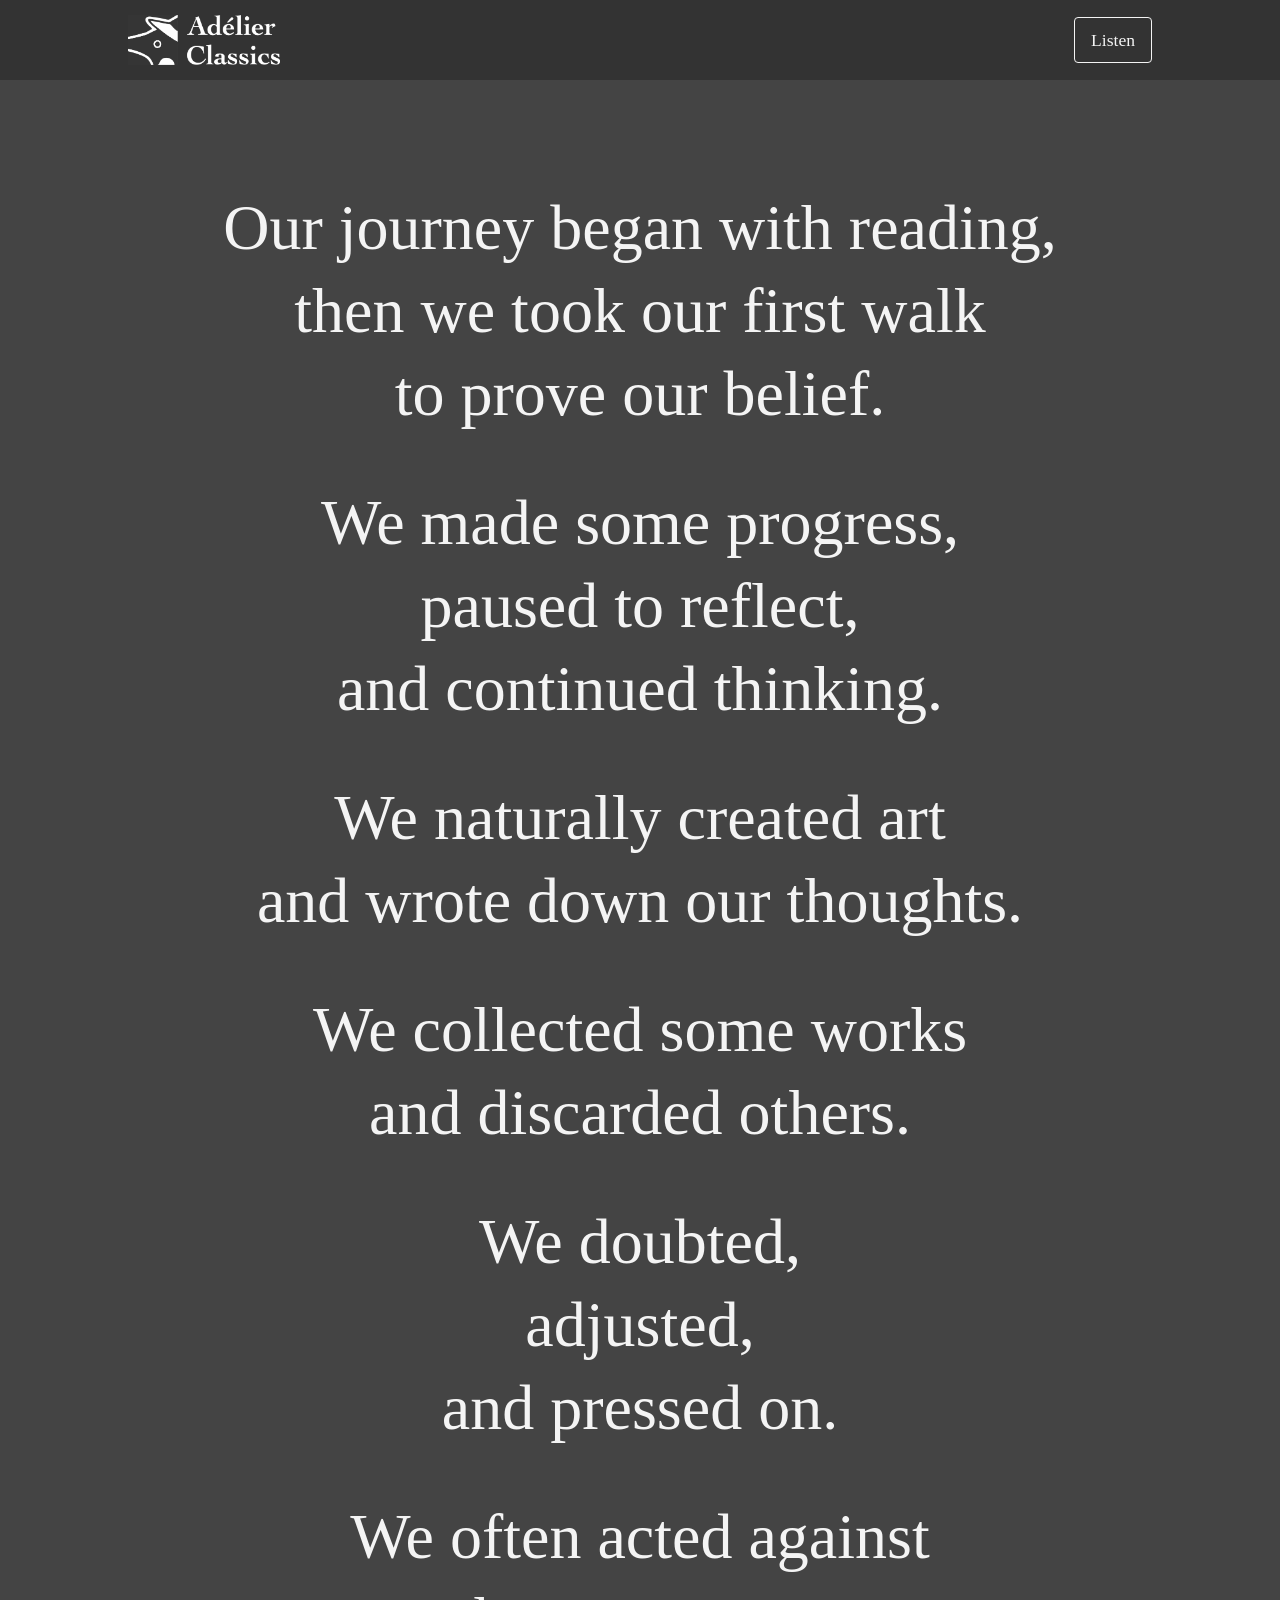
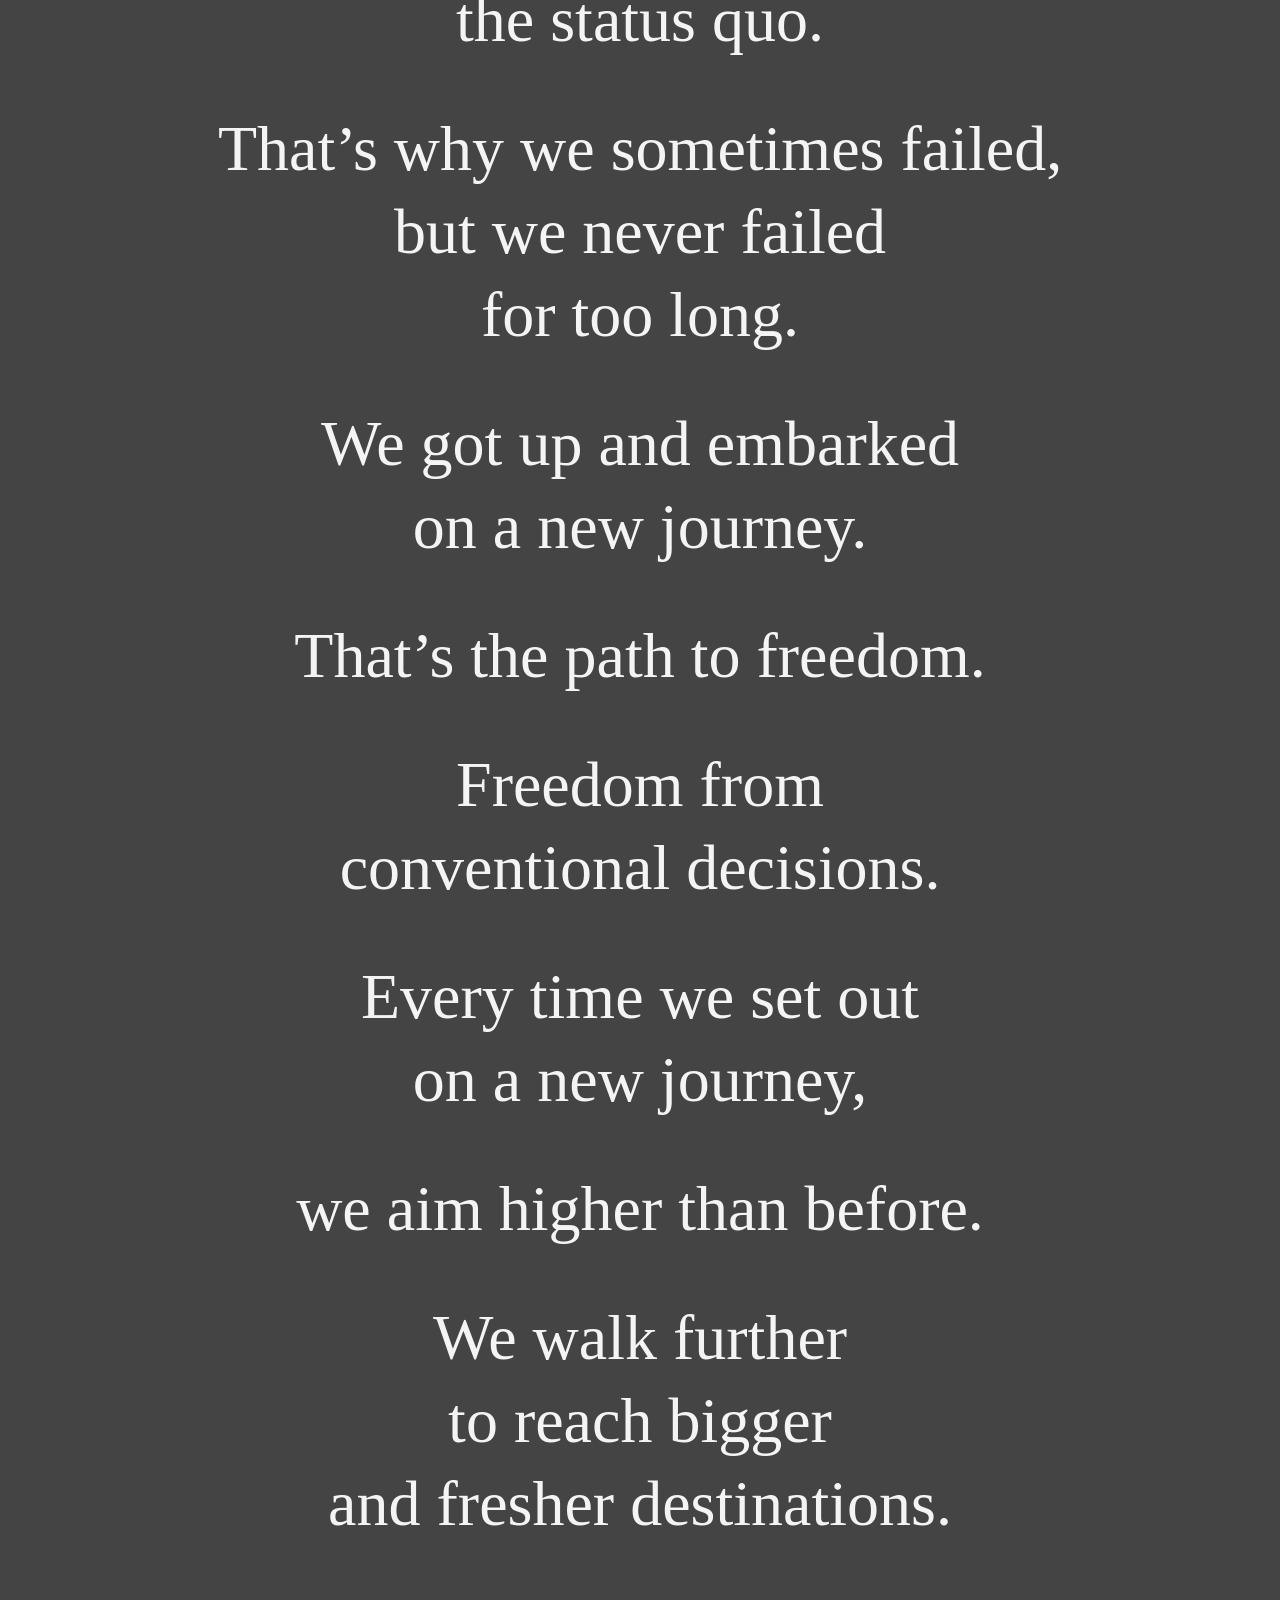
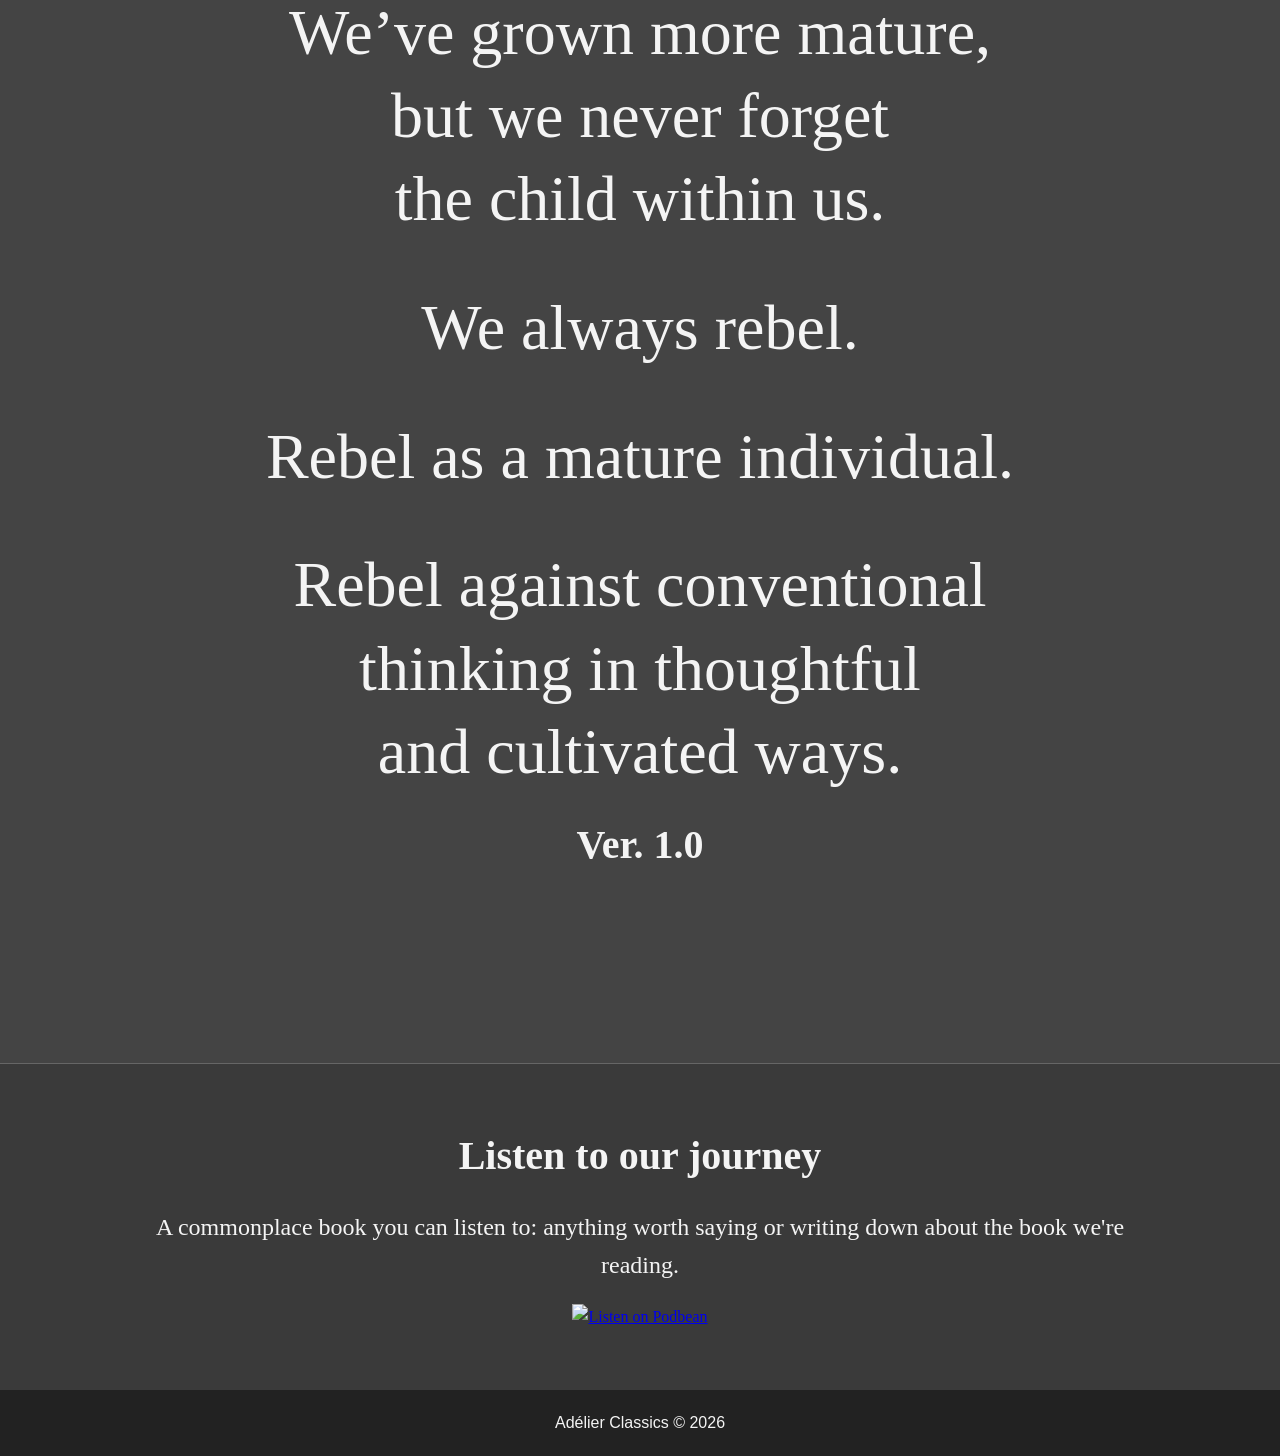
==== index.html @ 2c717639 "improve UX" ====
<!DOCTYPE html>
<html lang="en">
<head>
    <meta charset="UTF-8">
    <meta name="viewport" content="width=device-width, initial-scale=1.0">
    <title>Adélier Classics</title>
    <link rel="icon" href="assets/favicon/favicon.ico" type="image/x-icon">
    <link rel="stylesheet" href="styles.css">
</head>
<body>
    <header>
        <nav>
            <div class="container container_header">
                <div class="logo">
                    <a class="navlogo" href="#home"><img src="assets/logo/g15.png" alt="Adélier Classics logo"></a>
                </div>
                <a class="nav-listen" href="#podcast">Listen</a>
            </div>
        </nav>
        <div class="hero">
            <div class="container">
                <br>
                <p>Our journey began with reading, <br>then we took our first walk<br> to prove our belief.</p>
                <br>
                <p>We made some progress, <br>paused to reflect, <br>and continued thinking.</p>
                <br>
                <p>We naturally created art <br>and wrote down our thoughts.</p>
                <br>
                <p>We collected some works <br>and discarded others.</p>
                <br>
                <p>We doubted, <br>adjusted, <br>and pressed on.</p>
                <br>
                <p>We often acted against<br> the status quo.</p>
                <br>
                <p>That’s why we sometimes failed,<br> but we never failed <br>for too long.</p>
                <br>
                <p>We got up and embarked<br> on a new journey.</p>
                <br>
                <p>That’s the path to freedom.</p>
                <br>
                <p>Freedom from <br>conventional decisions.</p>
                <br>
                <p>Every time we set out <br>on a new journey,</p>
                <br>
                <p>we aim higher than before.</p>
                <br>
                <p>We walk further <br>to reach bigger <br>and fresher destinations.</p>
                <br>
                <p>We’ve grown more mature, <br>but we never forget <br>the child within us.</p>
                <br>
                <p>We always rebel.</p>
                <br>
                <p>Rebel as a mature individual.</p>
                <br>
                <p>Rebel against conventional <br>thinking in thoughtful <br>and cultivated ways.</p>
                <h1>Ver. 1.0</h1>
                <br>
            </div>
        </div>
    </header>
    <section class="podcast" id="podcast">
        <div class="container">
            <h2>Listen to our journey</h2>
            <p>A commonplace book you can listen to: anything worth saying or writing down about the book we're reading.</p>
            <a href="https://www.podbean.com/pw/pbblog-6ii4c-15dd840" target="_blank" rel="noopener noreferrer">
                <img src="https://pbcdn1.podbean.com/fs1/site/images/badges/b600_1.png" alt="Listen on Podbean" width="200" height="75">
            </a>
        </div>
    </section>
    <footer>
        <div class="container">
            <p>Adélier Classics &copy; 2026</p>
        </div>
    </footer>
</body>
</html>
---- styles.css ----
/* Reset some default styles */
body, h1, h2, h3, p, a {
    margin: 0;
    padding: 0;
}

html {
    scroll-behavior: smooth;
}

body {
    font-family: Arial, sans-serif;
    line-height: 1.6;
    color: #f4f4f4;
    background-color: #444;
}

header {
    background: #444;
    color: #f4f4f4;
    padding-bottom: 60px;
}

nav {
    background: #333;
    padding: 15px 0;
}

.navlogo {
    list-style: unset;
    display: flex;
}

.nav-links {
    list-style: none;
    display: flex;
    justify-content: center;
}

.nav-links li {
    margin: 0 15px;
}

.nav-links a {
    color: #f4f4f4;
    text-decoration: none;
    font-size: 1rem;
}

.nav-links a:hover {
    text-decoration: underline;
}

.logo img {
    height: 50px;
    display: flex;
}

.hero {
    text-align: center;
    padding: 80px 20px;
    background: #444;
    font-family: serif;
}

.hero h1 {
    margin-bottom: 20px;
    font-size: clamp(1.5rem, 4vw, 2.5rem);
}

.hero p {
    margin-bottom: 20px;
    font-size: clamp(1.8rem, 5vw, 4.2rem);
    line-height: 1.3;
}

/* .cta-button {
    display: inline-block;
    padding: 15px 30px;
    font-size: 1rem;
    color: #fff;
    background: #555;
    text-decoration: none;
    border-radius: 5px;
}

.cta-button:hover {
    background: #666;
} */

section {
    padding: 60px 20px;
    text-align: center;
}

section h2 {
    margin-bottom: 20px;
    font-size: 2rem;
}

.podcast {
    background: #3a3a3a;
    border-top: 1px solid #666;
    font-family: serif;
}

.podcast h2 {
    font-size: clamp(1.5rem, 4vw, 2.5rem);
}

.podcast p {
    margin-bottom: 20px;
    font-size: clamp(1.1rem, 2.5vw, 1.5rem);
}

.podcast img {
    border: none;
    max-width: 100%;
    height: auto;
}

.feature {
    margin-bottom: 30px;
}

footer {
    background: #222;
    color: #f4f4f4;
    padding: 20px;
    text-align: center;
}

.container {
    width: 80%;
    margin: 0 auto;
}

.container_header {
    display: flex;
    align-items: center;
    justify-content: space-between;
}

.nav-listen {
    color: #f4f4f4;
    text-decoration: none;
    font-family: serif;
    font-size: 1.1rem;
    padding: 8px 16px;
    border: 1px solid #f4f4f4;
    border-radius: 4px;
}

.nav-listen:hover,
.nav-listen:focus-visible {
    background: #f4f4f4;
    color: #333;
}

@media only screen and (max-width: 600px) {
    .hero {
        padding: 40px 10px;
    }
    .container {
        width: 92%;
    }
}
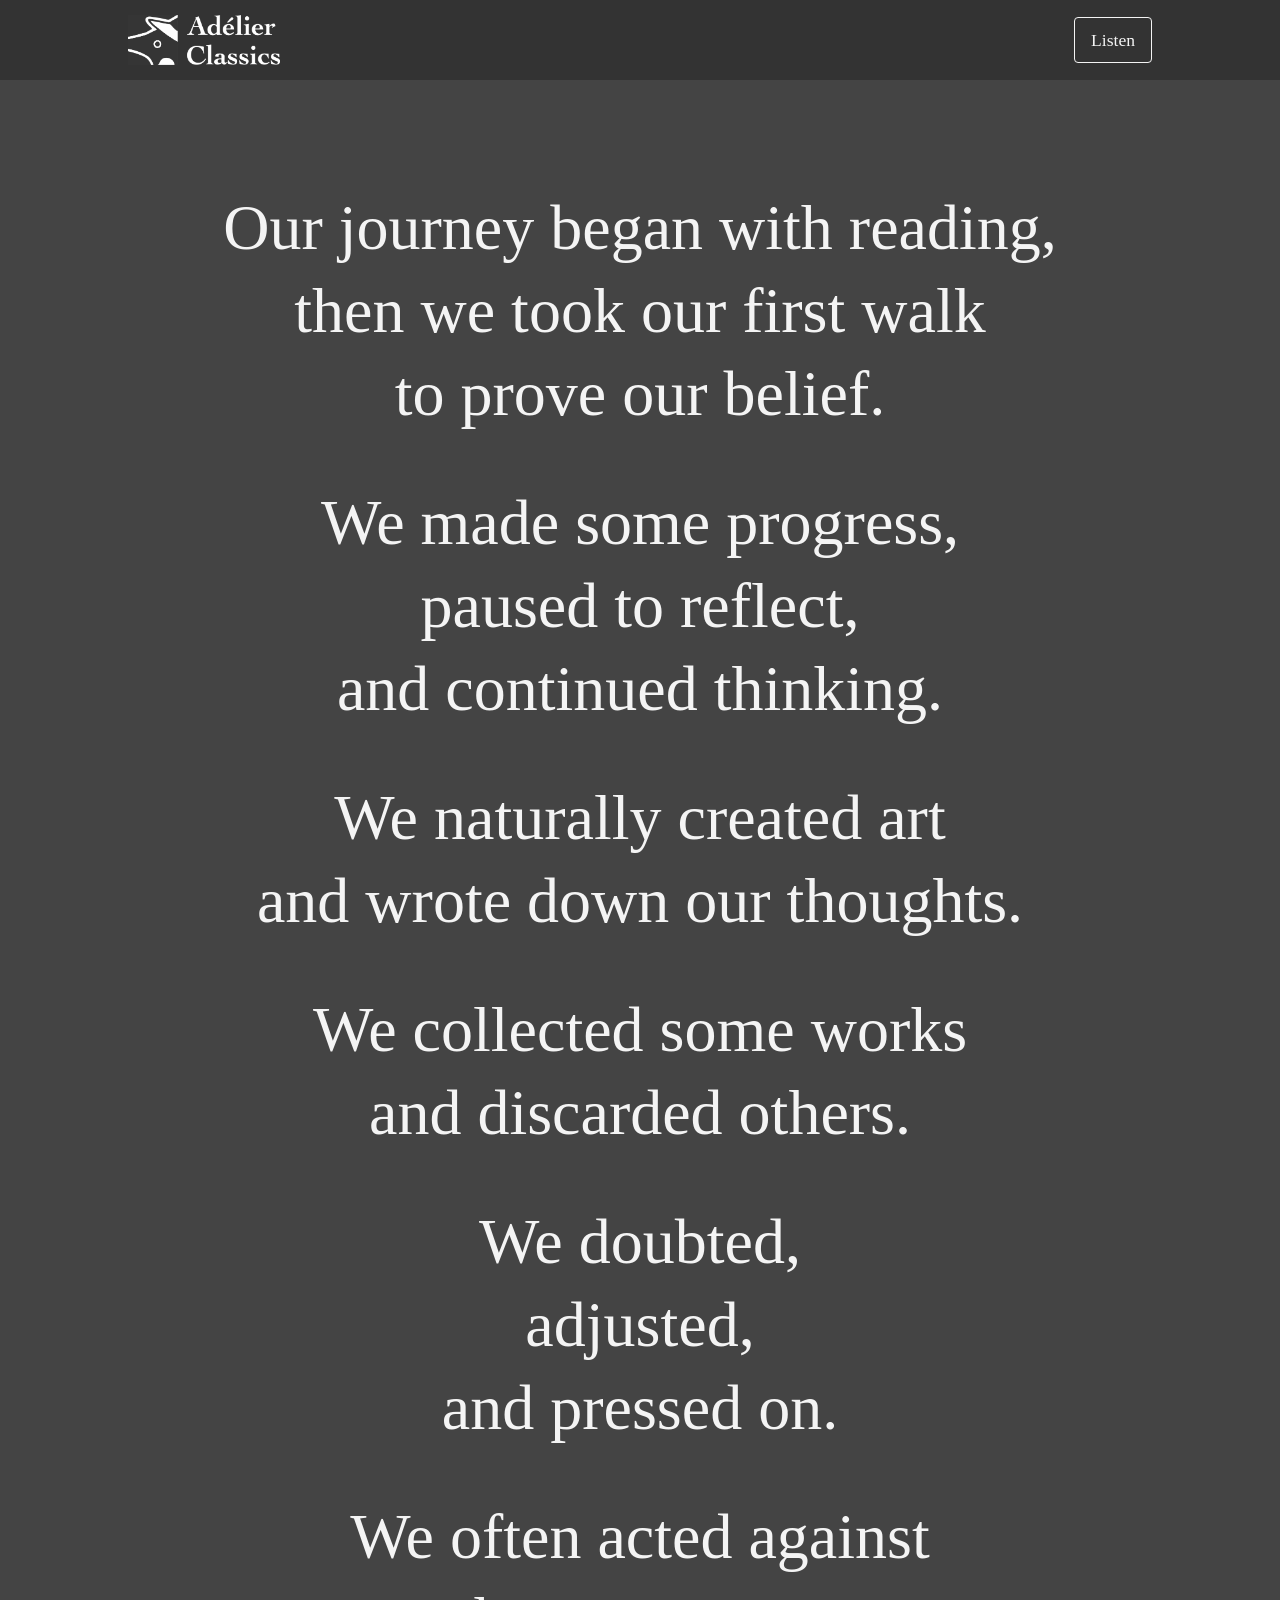
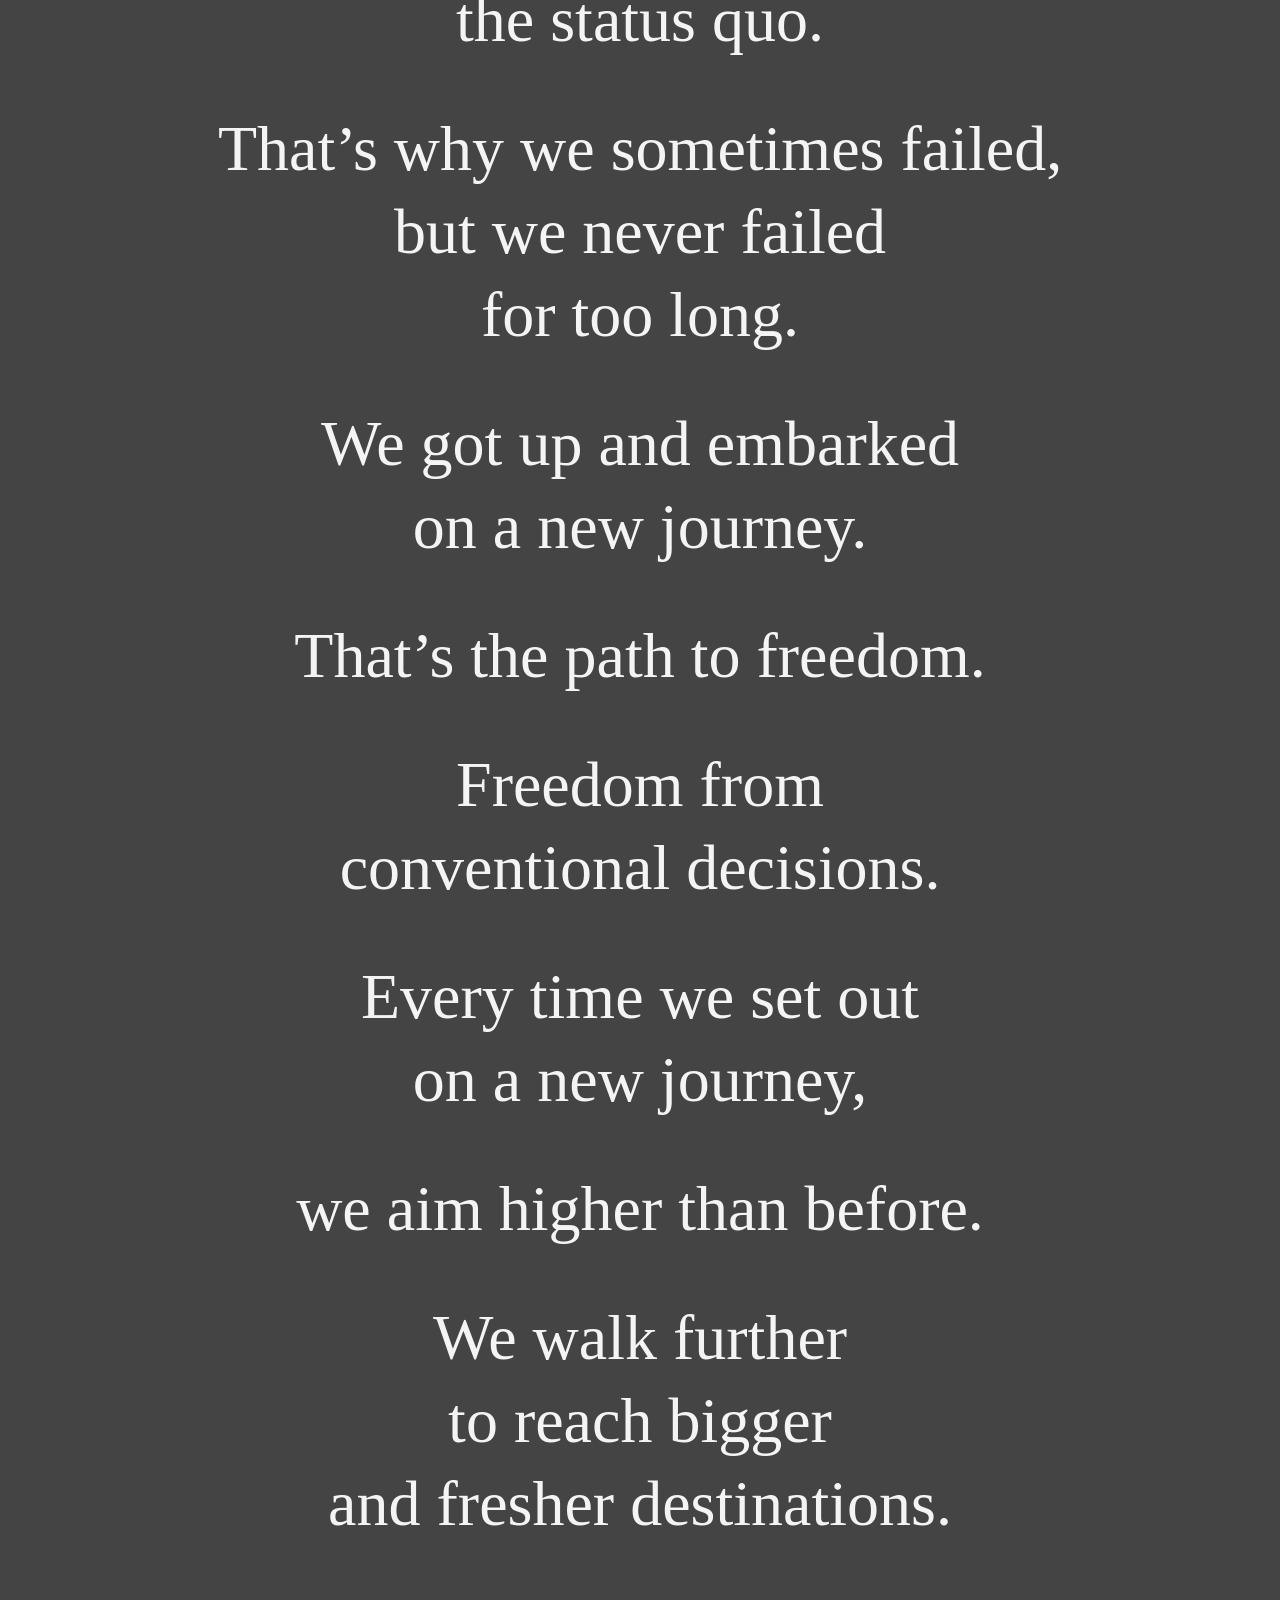
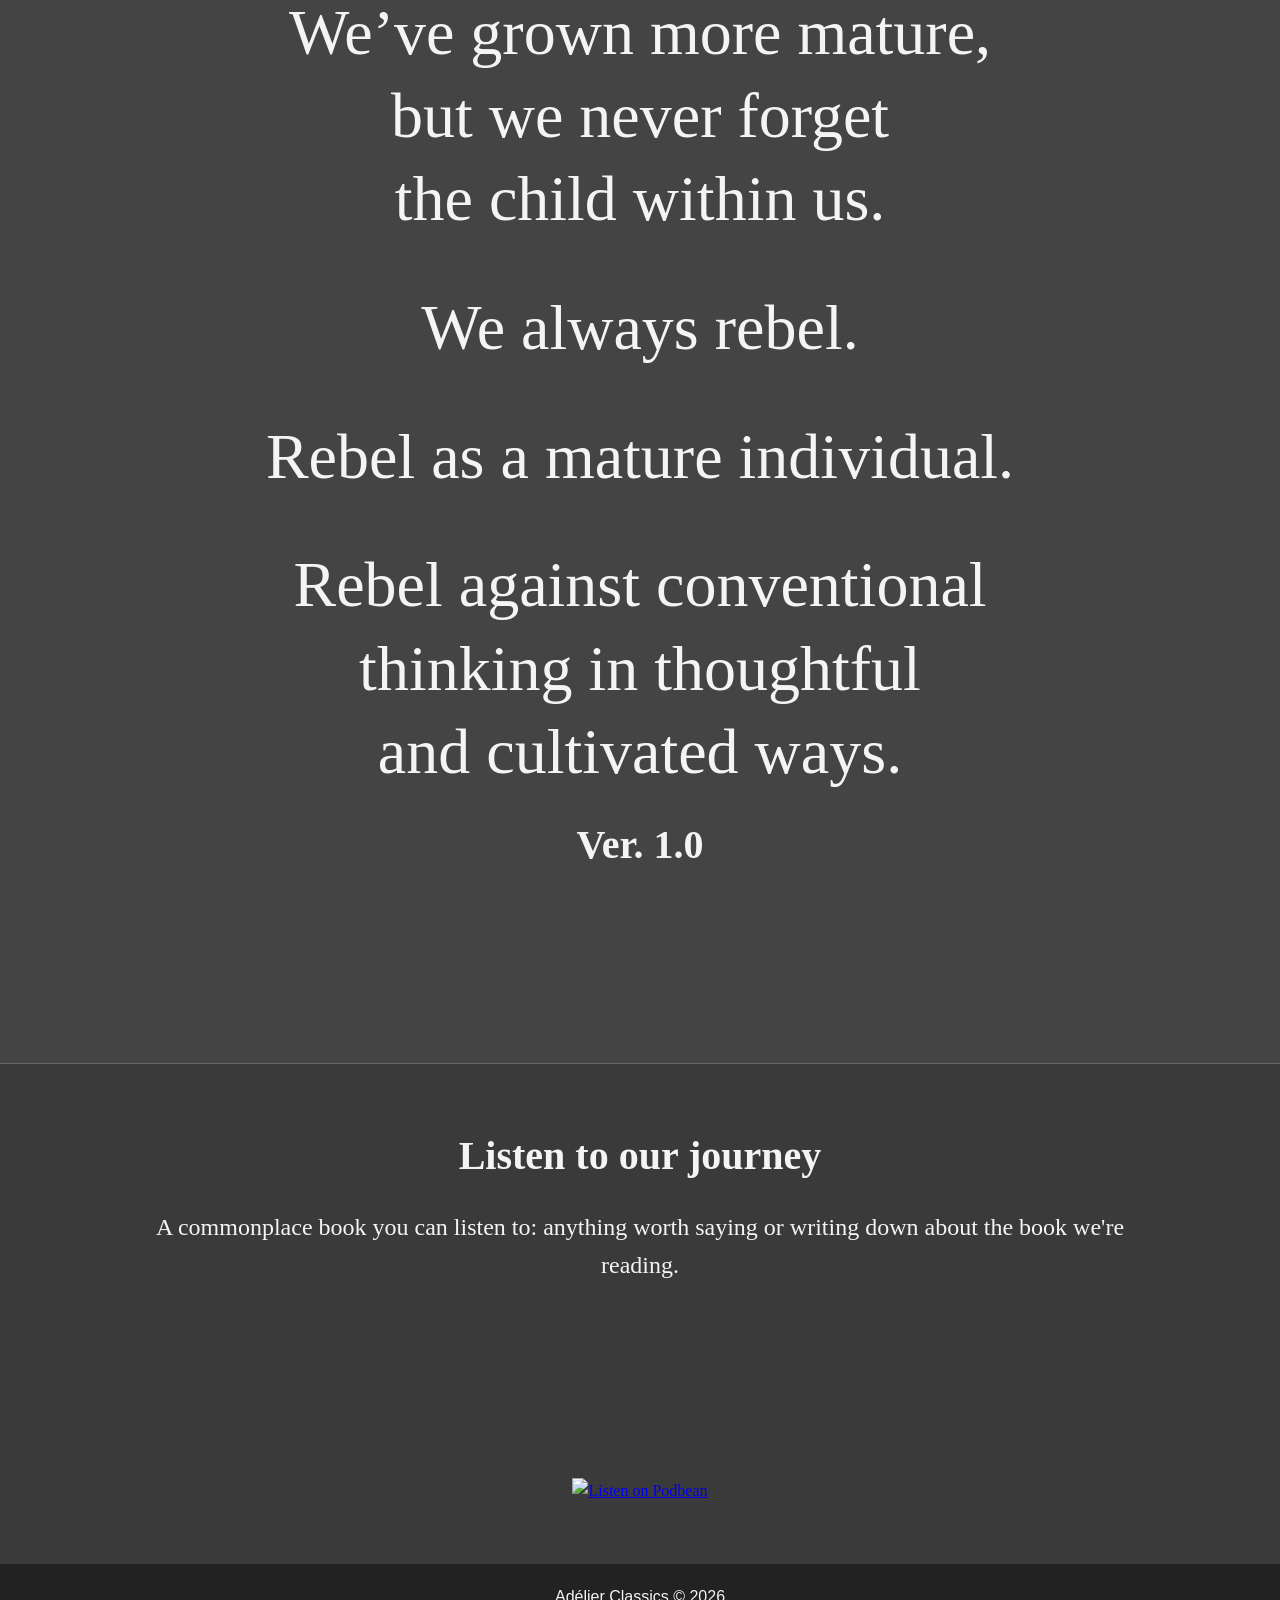
==== commit a26d2fa1: "Added embed player for the podcast" ====
--- a/index.html
+++ b/index.html
@@ -62,6 +62,7 @@
         <div class="container">
             <h2>Listen to our journey</h2>
             <p>A commonplace book you can listen to: anything worth saying or writing down about the book we're reading.</p>
+            <iframe class="podcast-player" title="#00 Introduction" allowtransparency="true" height="150" width="100%" scrolling="no" data-name="pb-iframe-player" src="https://www.podbean.com/player-v2/?i=qw3nu-1b97207-pb&amp;from=pb6admin&amp;share=1&amp;download=1&amp;rtl=0&amp;fonts=Arial&amp;skin=1b1b1b&amp;font-color=auto&amp;logo_link=episode_page&amp;btn-skin=3267a3" loading="lazy"></iframe>
             <a href="https://www.podbean.com/pw/pbblog-6ii4c-15dd840" target="_blank" rel="noopener noreferrer">
                 <img src="https://pbcdn1.podbean.com/fs1/site/images/badges/b600_1.png" alt="Listen on Podbean" width="200" height="75">
             </a>
--- a/styles.css
+++ b/styles.css
@@ -113,6 +113,16 @@
     font-size: clamp(1.1rem, 2.5vw, 1.5rem);
 }
 
+.podcast-player {
+    display: block;
+    width: 100%;
+    max-width: 600px;
+    min-width: min(100%, 430px);
+    height: 150px;
+    margin: 0 auto 24px;
+    border: none;
+}
+
 .podcast img {
     border: none;
     max-width: 100%;
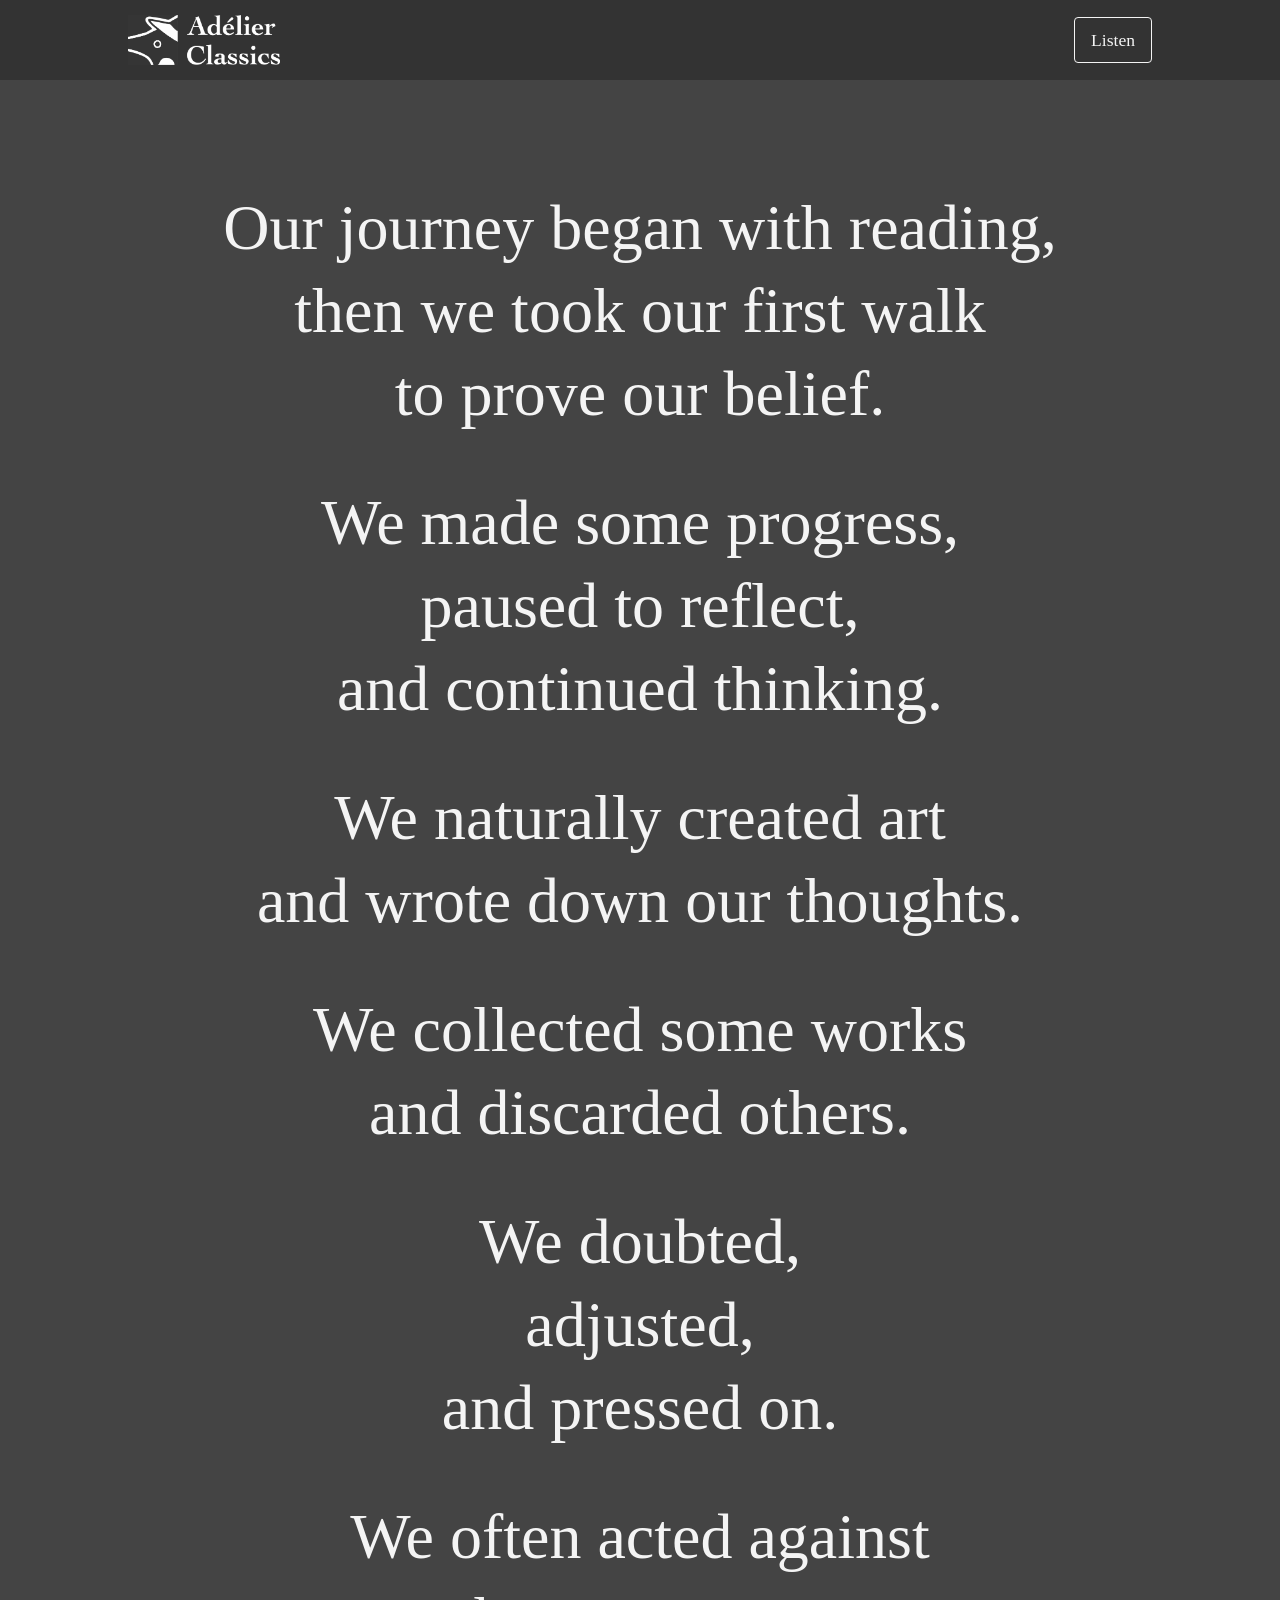
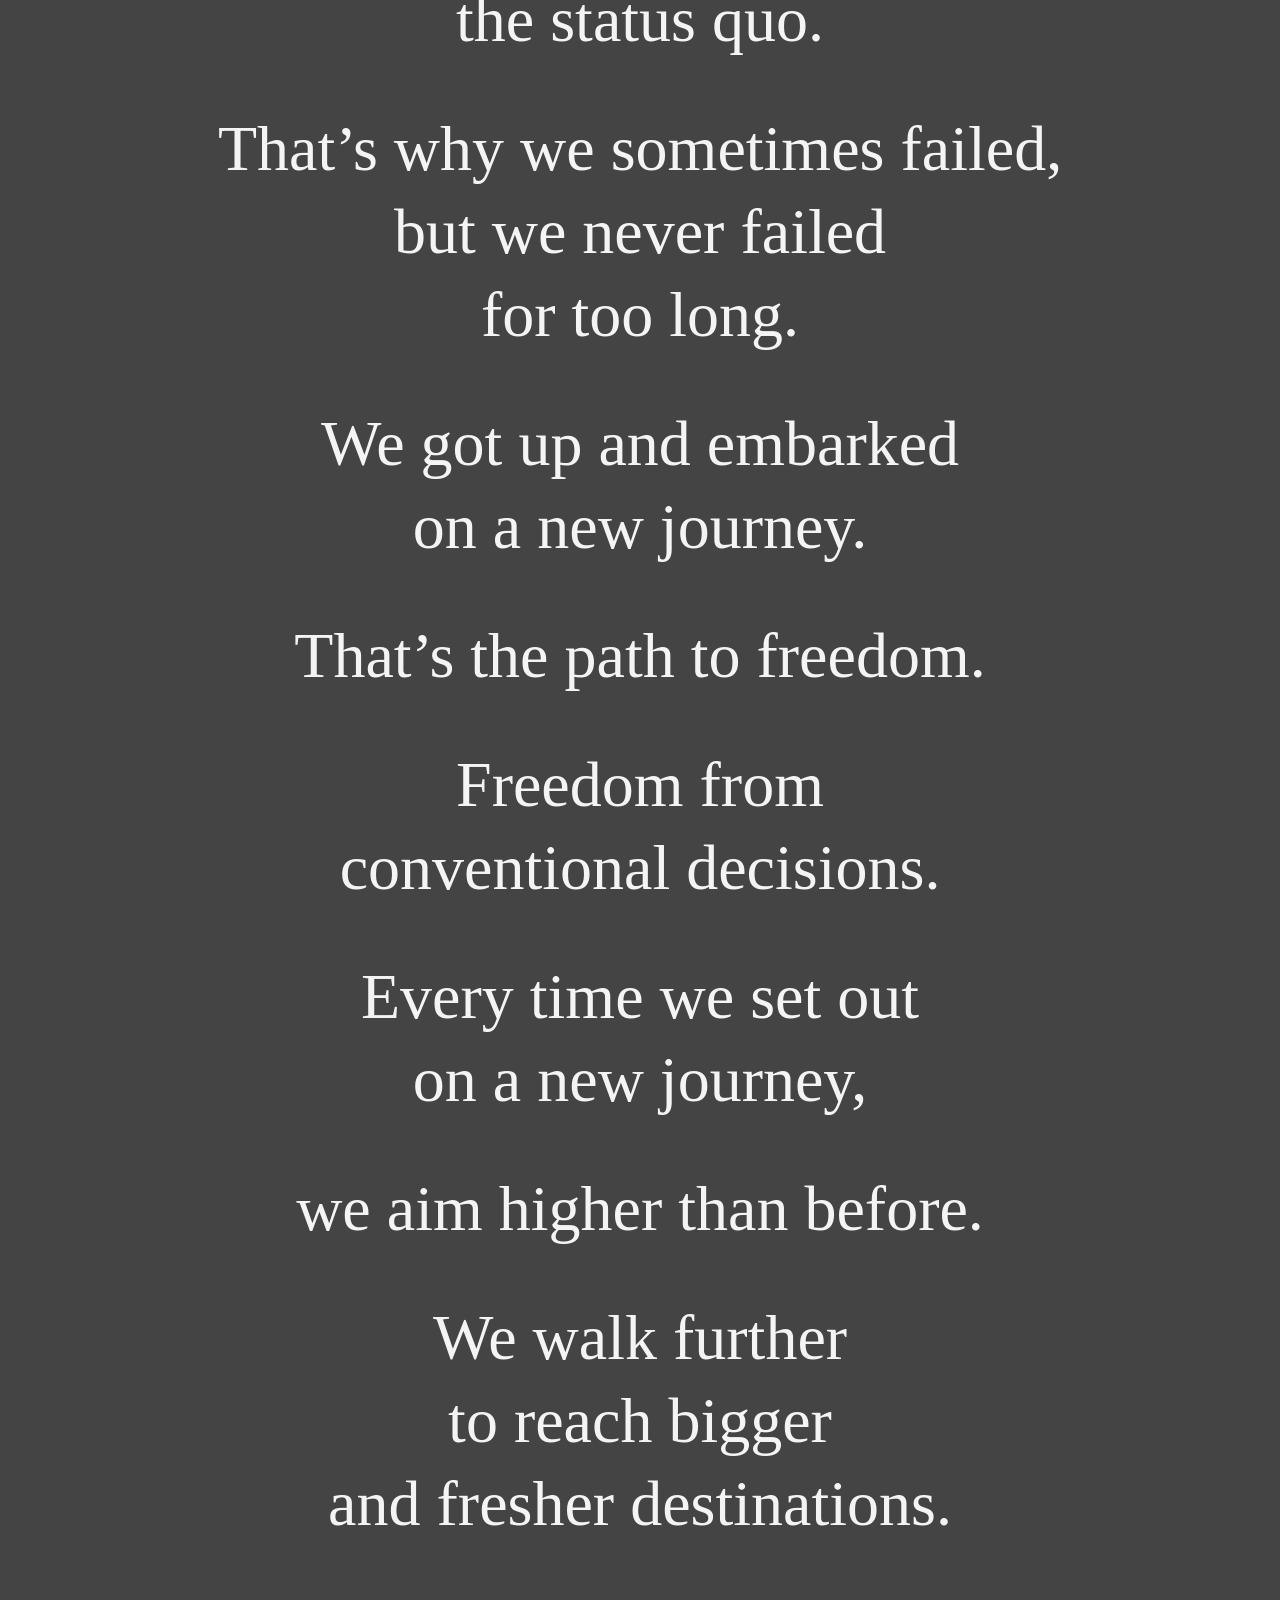
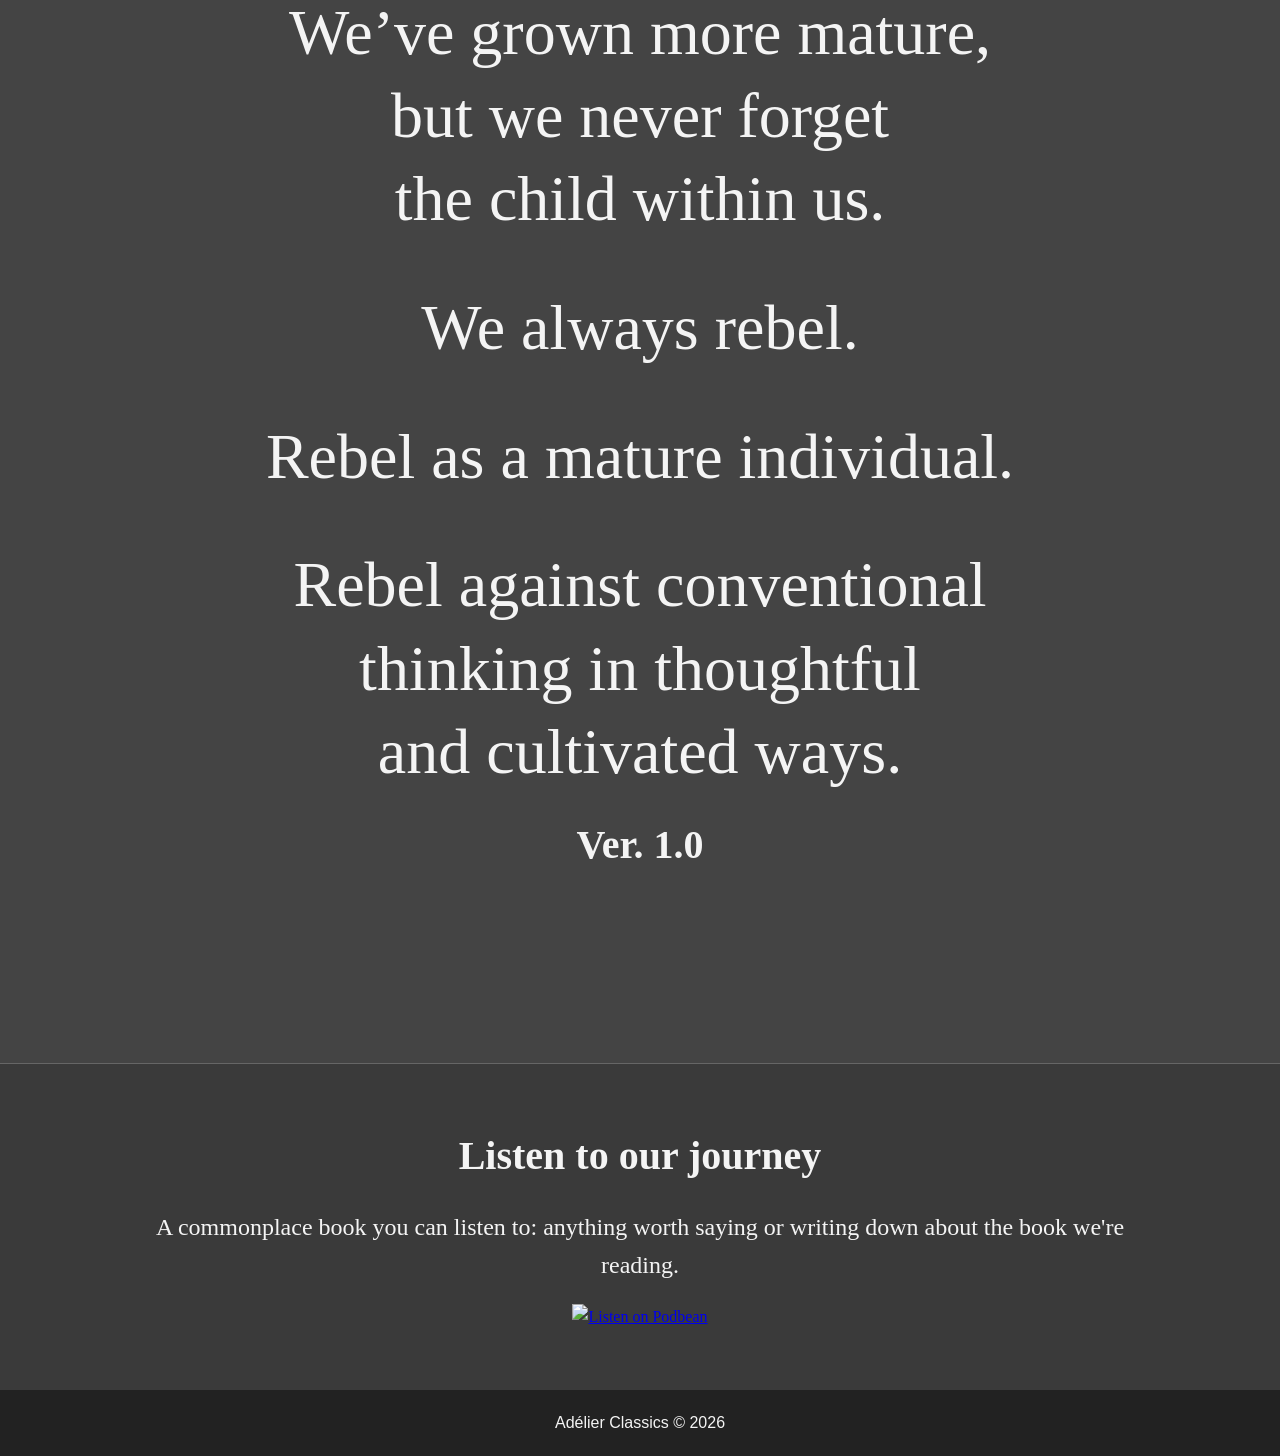
==== commit c4941095: "Removed the embed player" ====
--- a/index.html
+++ b/index.html
@@ -62,7 +62,6 @@
         <div class="container">
             <h2>Listen to our journey</h2>
             <p>A commonplace book you can listen to: anything worth saying or writing down about the book we're reading.</p>
-            <iframe class="podcast-player" title="#00 Introduction" allowtransparency="true" height="150" width="100%" scrolling="no" data-name="pb-iframe-player" src="https://www.podbean.com/player-v2/?i=qw3nu-1b97207-pb&amp;from=pb6admin&amp;share=1&amp;download=1&amp;rtl=0&amp;fonts=Arial&amp;skin=1b1b1b&amp;font-color=auto&amp;logo_link=episode_page&amp;btn-skin=3267a3" loading="lazy"></iframe>
             <a href="https://www.podbean.com/pw/pbblog-6ii4c-15dd840" target="_blank" rel="noopener noreferrer">
                 <img src="https://pbcdn1.podbean.com/fs1/site/images/badges/b600_1.png" alt="Listen on Podbean" width="200" height="75">
             </a>
--- a/styles.css
+++ b/styles.css
@@ -113,16 +113,6 @@
     font-size: clamp(1.1rem, 2.5vw, 1.5rem);
 }
 
-.podcast-player {
-    display: block;
-    width: 100%;
-    max-width: 600px;
-    min-width: min(100%, 430px);
-    height: 150px;
-    margin: 0 auto 24px;
-    border: none;
-}
-
 .podcast img {
     border: none;
     max-width: 100%;
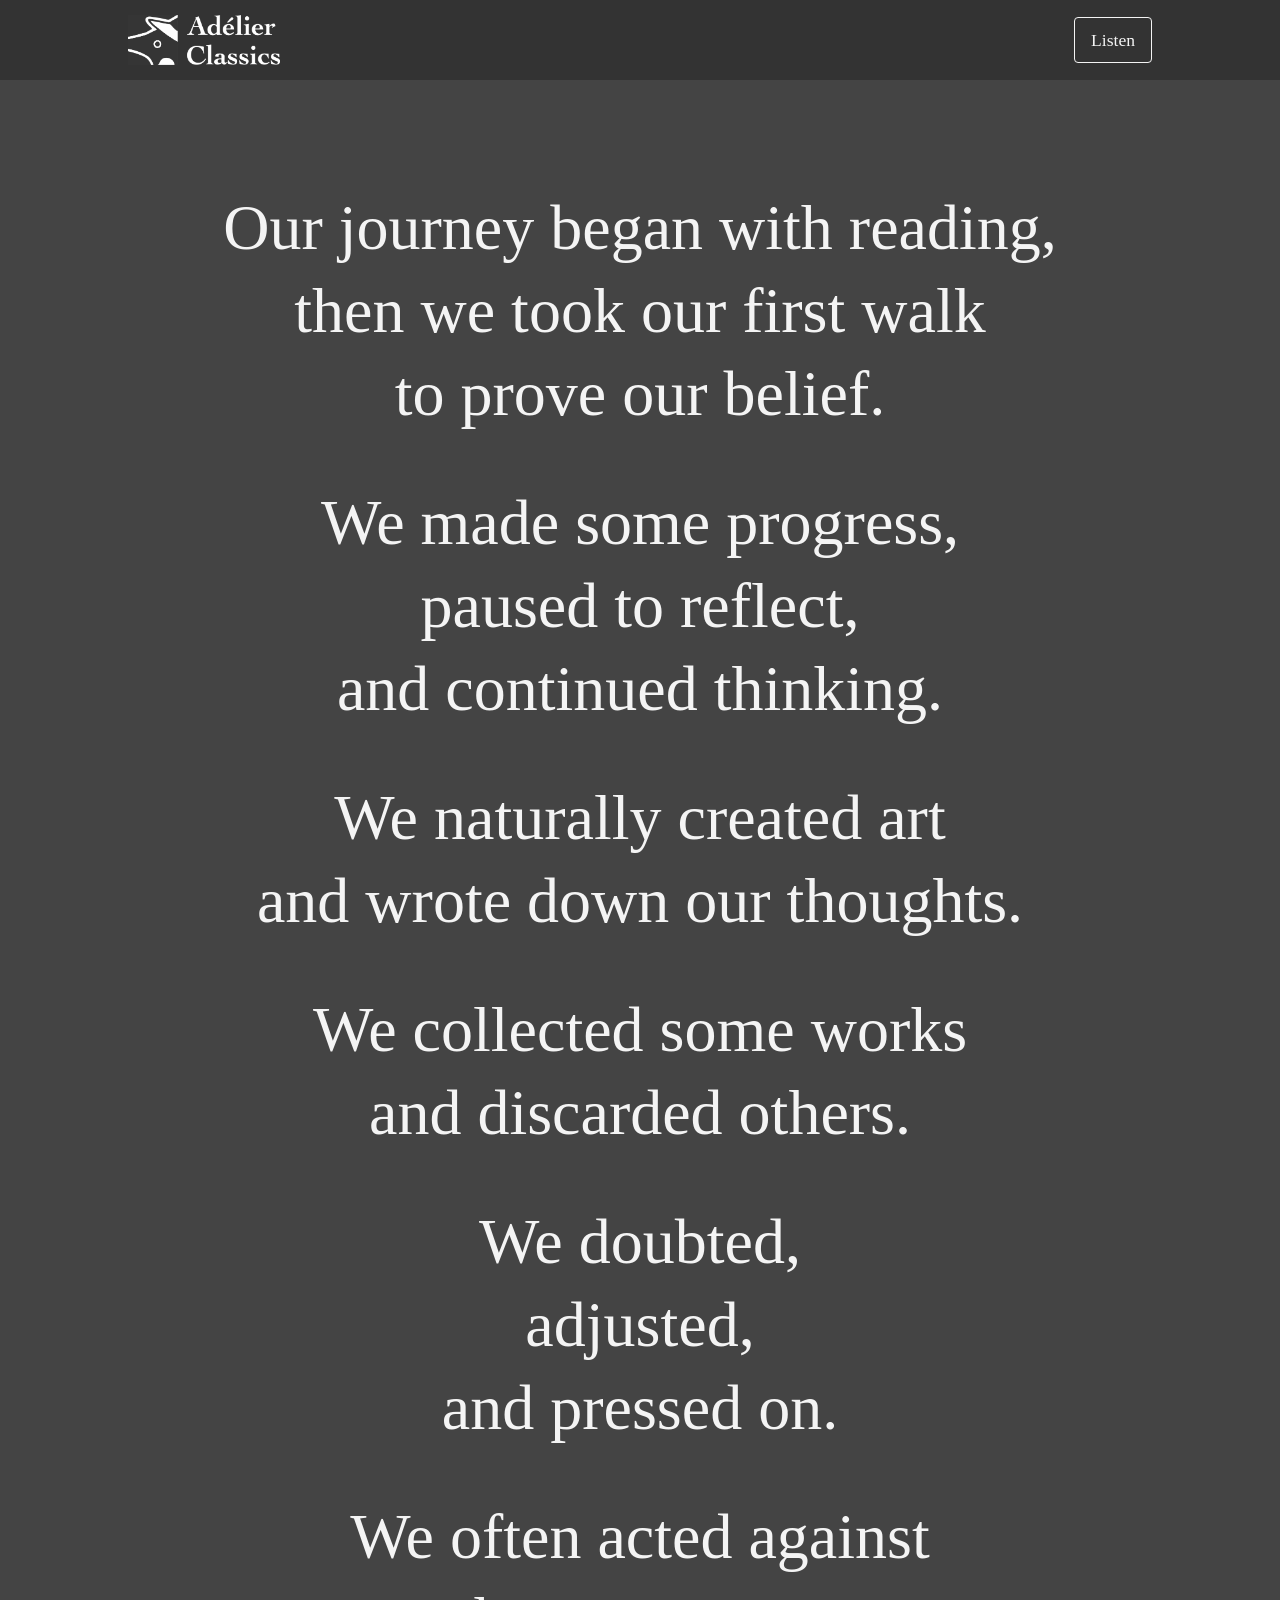
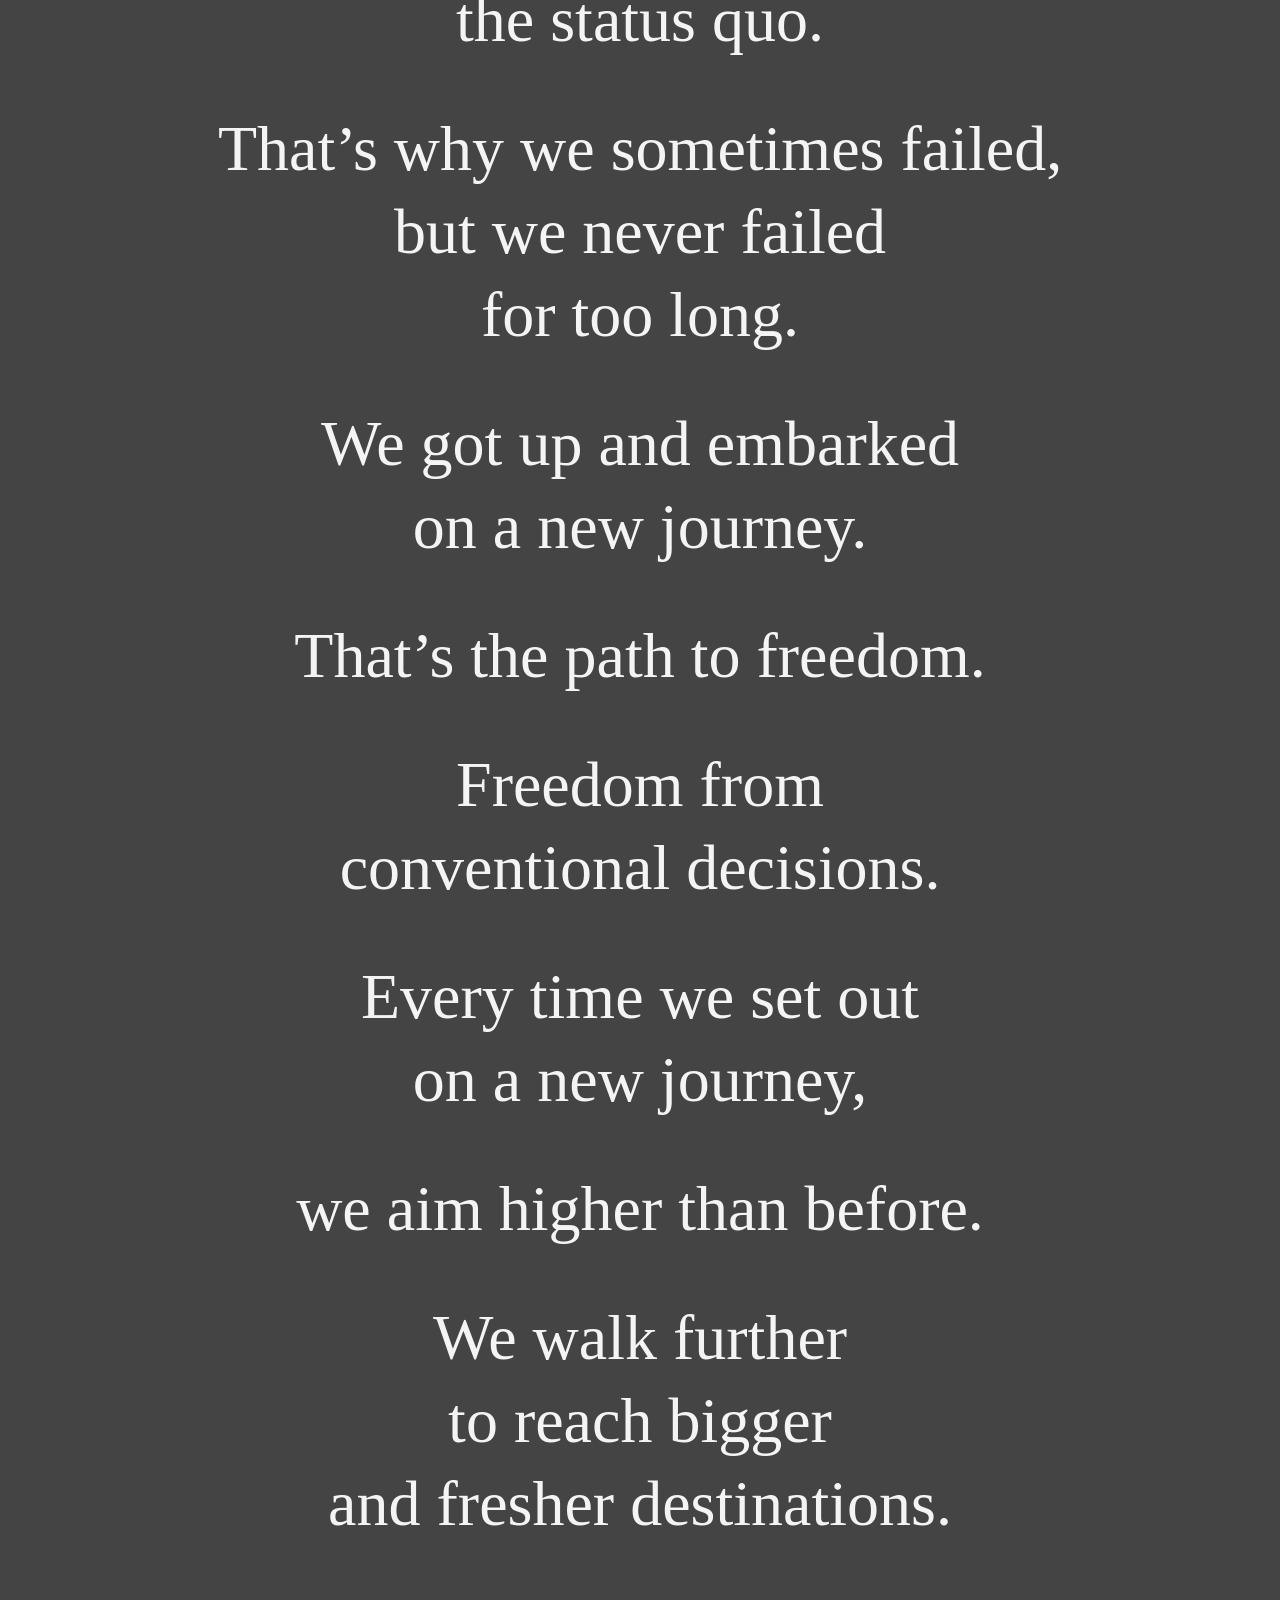
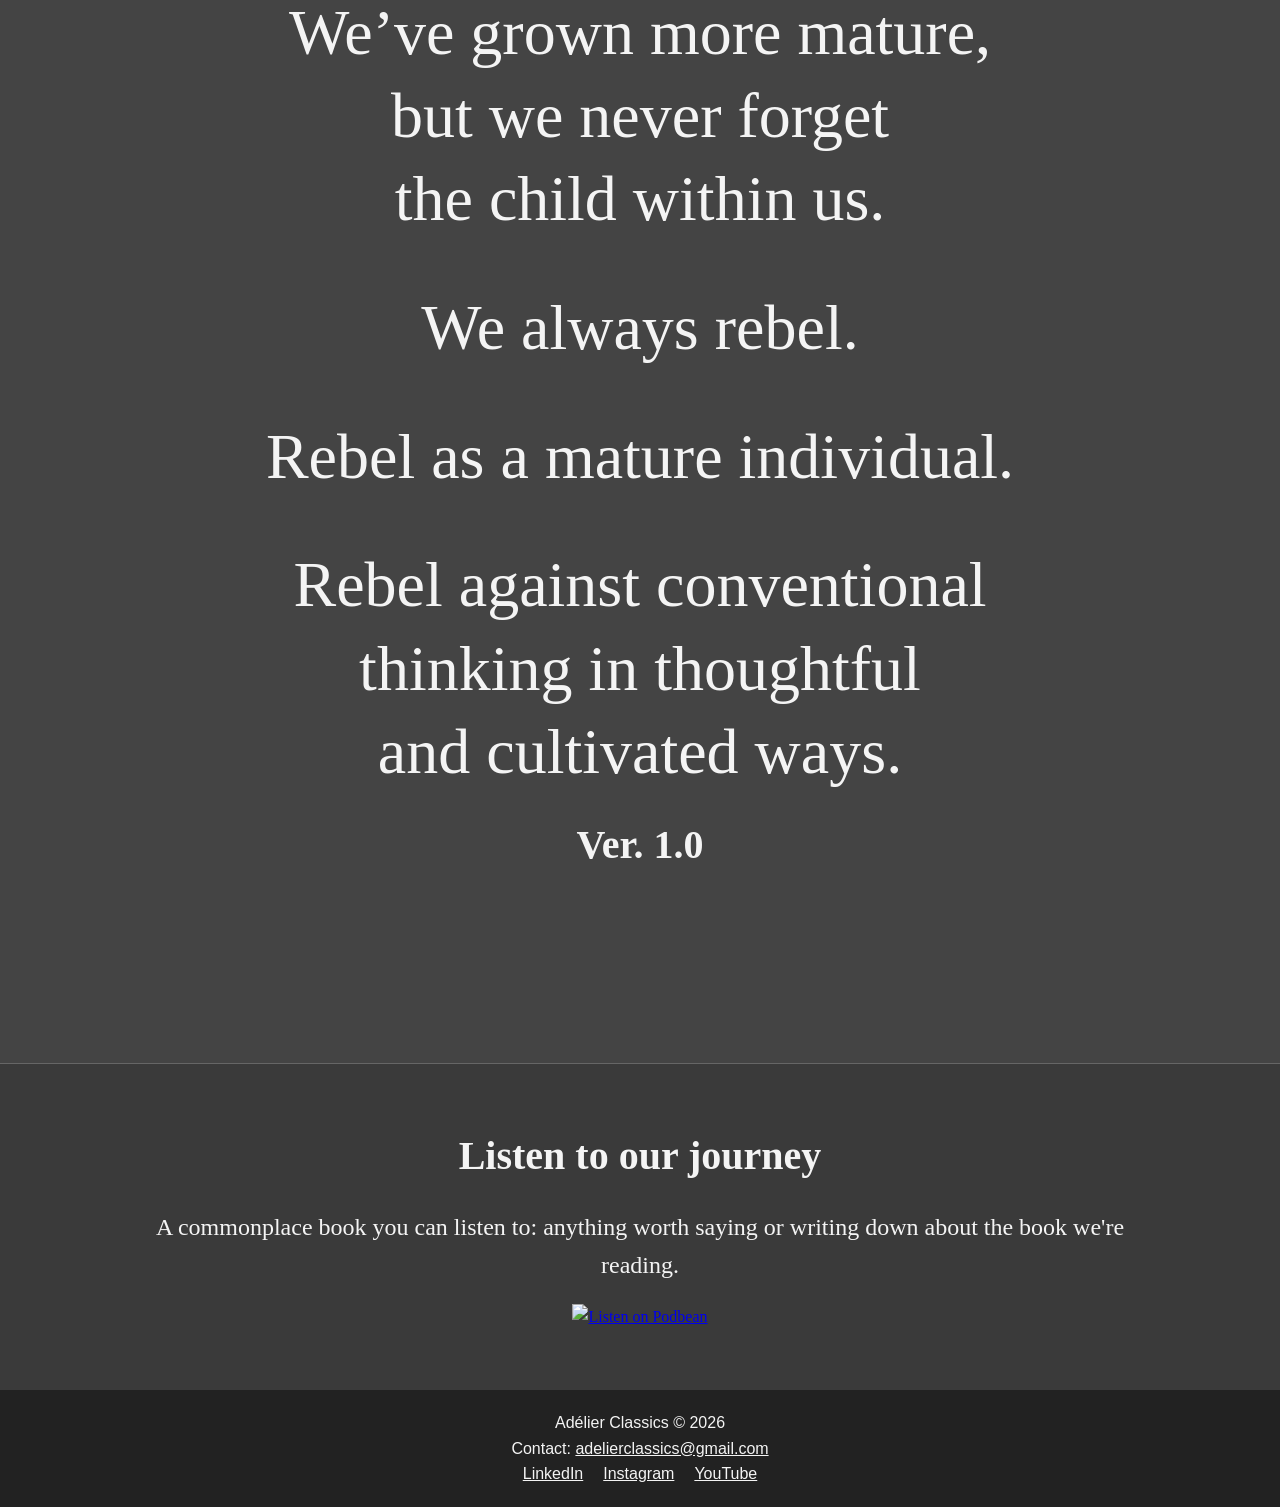
==== commit 2425eb32: "Added socials and email at footer" ====
--- a/index.html
+++ b/index.html
@@ -70,6 +70,12 @@
     <footer>
         <div class="container">
             <p>Adélier Classics &copy; 2026</p>
+            <p>Contact: <a href="mailto:adelierclassics@gmail.com">adelierclassics@gmail.com</a></p>
+            <div class="footer-links">
+                <a href="https://www.linkedin.com/company/adelierclassics/" target="_blank" rel="noopener noreferrer">LinkedIn</a>
+                <a href="https://www.instagram.com/adelierclassics/" target="_blank" rel="noopener noreferrer">Instagram</a>
+                <a href="https://youtube.com/@adelierclassics" target="_blank" rel="noopener noreferrer">YouTube</a>
+            </div>
         </div>
     </footer>
 </body>
--- a/styles.css
+++ b/styles.css
@@ -130,6 +130,16 @@
     text-align: center;
 }
 
+footer a {
+    color: #f4f4f4;
+}
+
+.footer-links {
+    display: flex;
+    justify-content: center;
+    gap: 20px;
+}
+
 .container {
     width: 80%;
     margin: 0 auto;
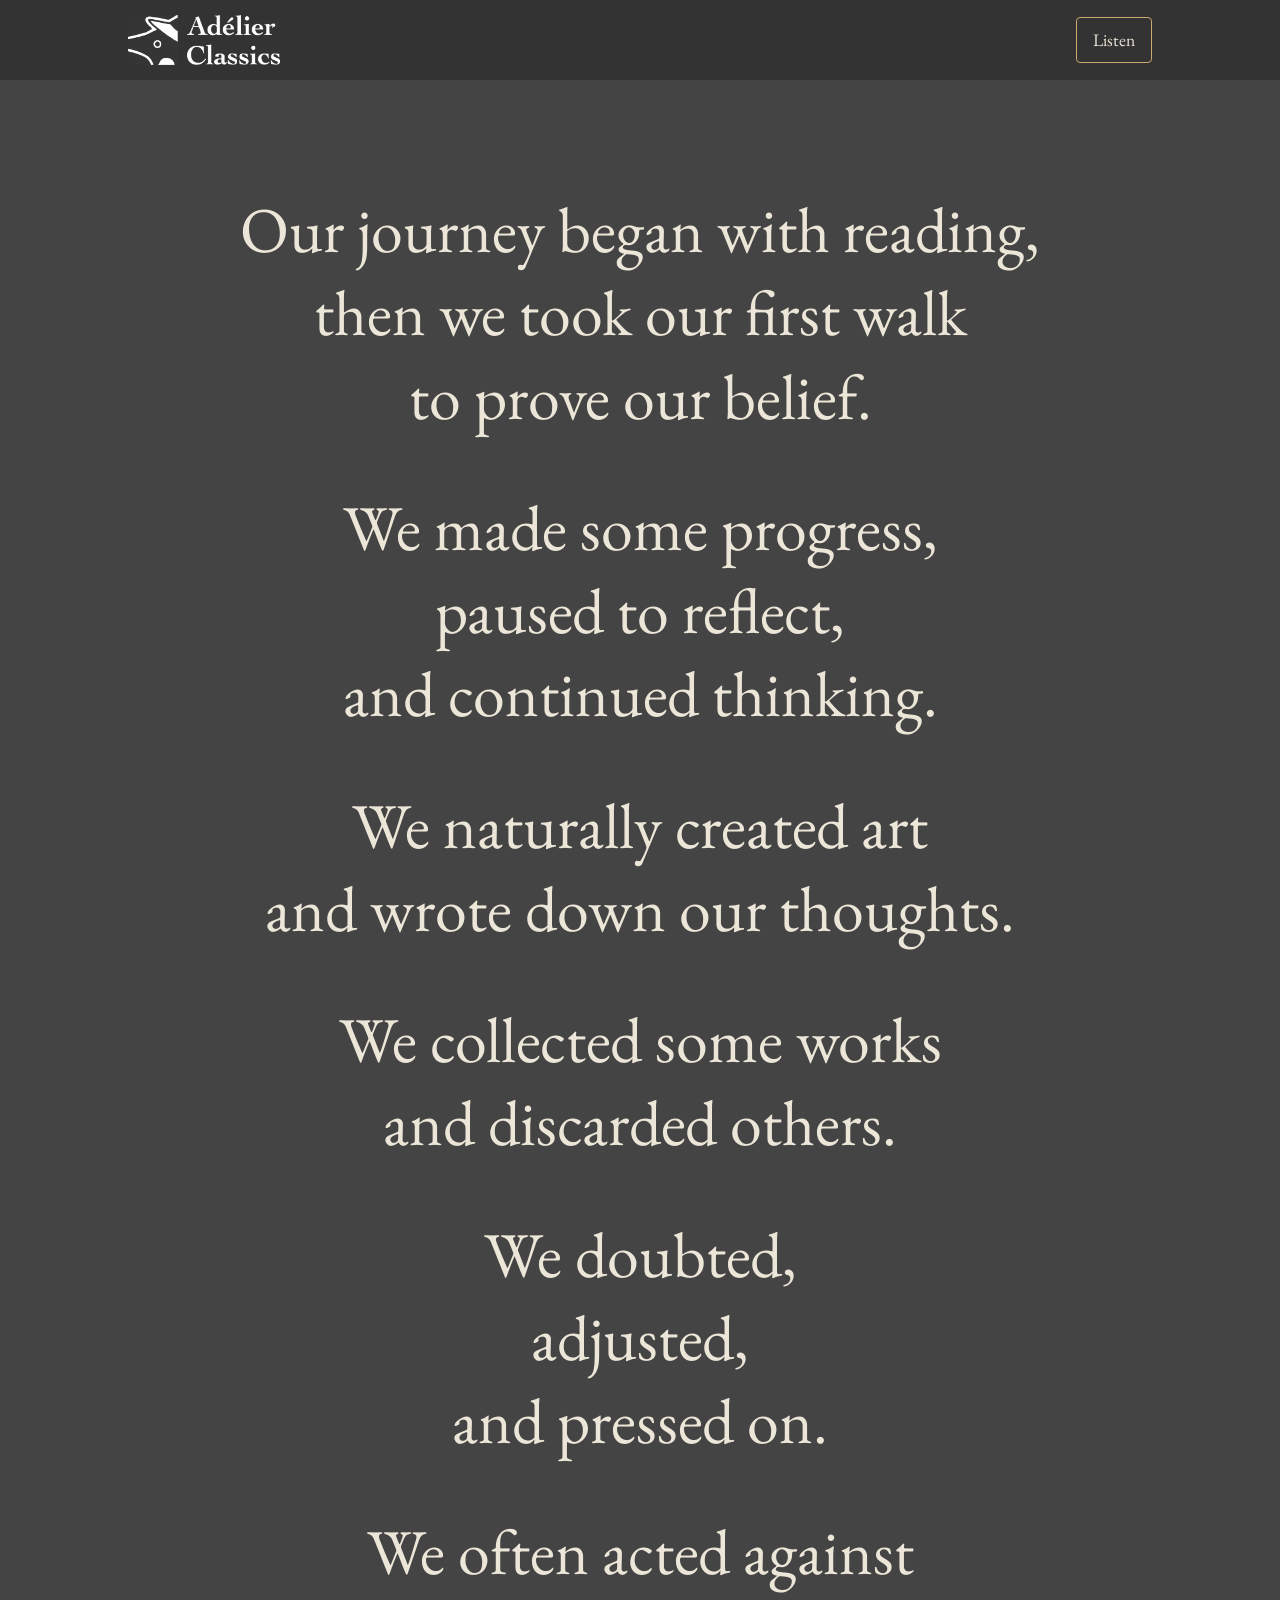
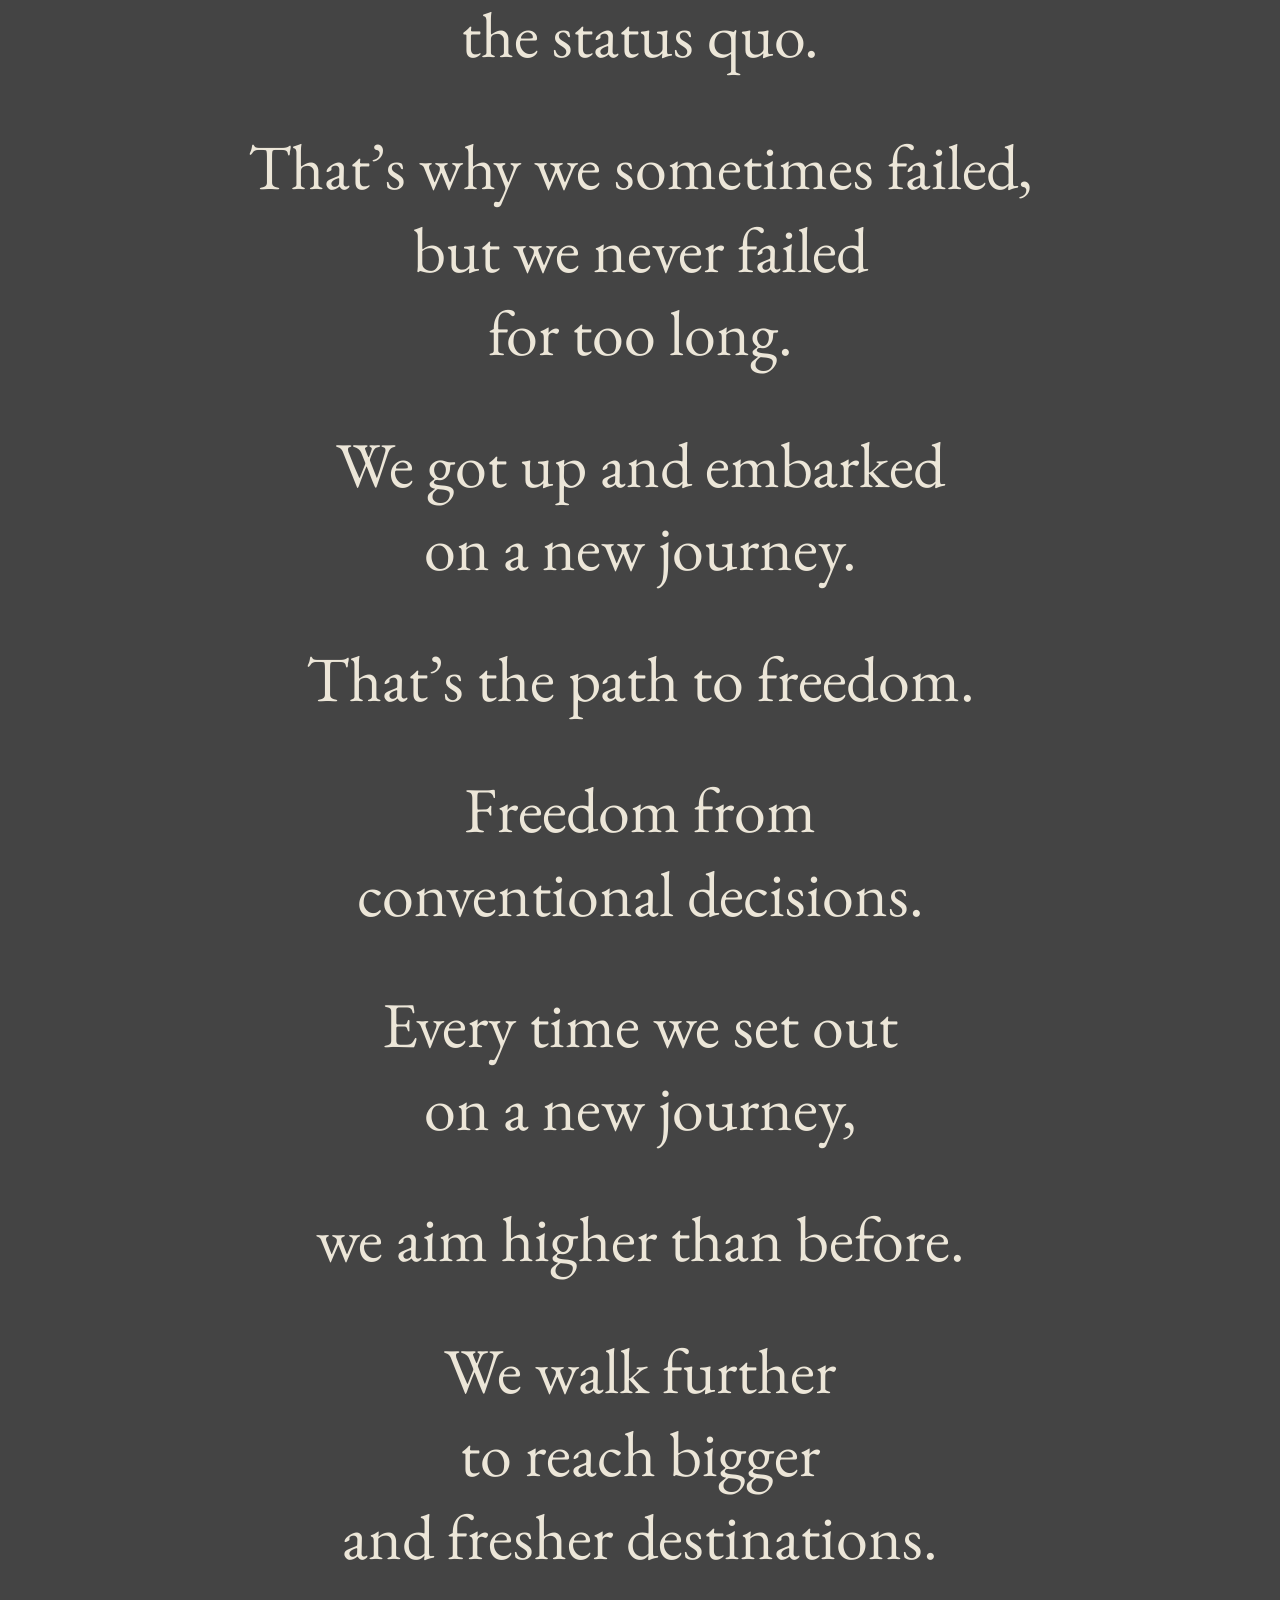
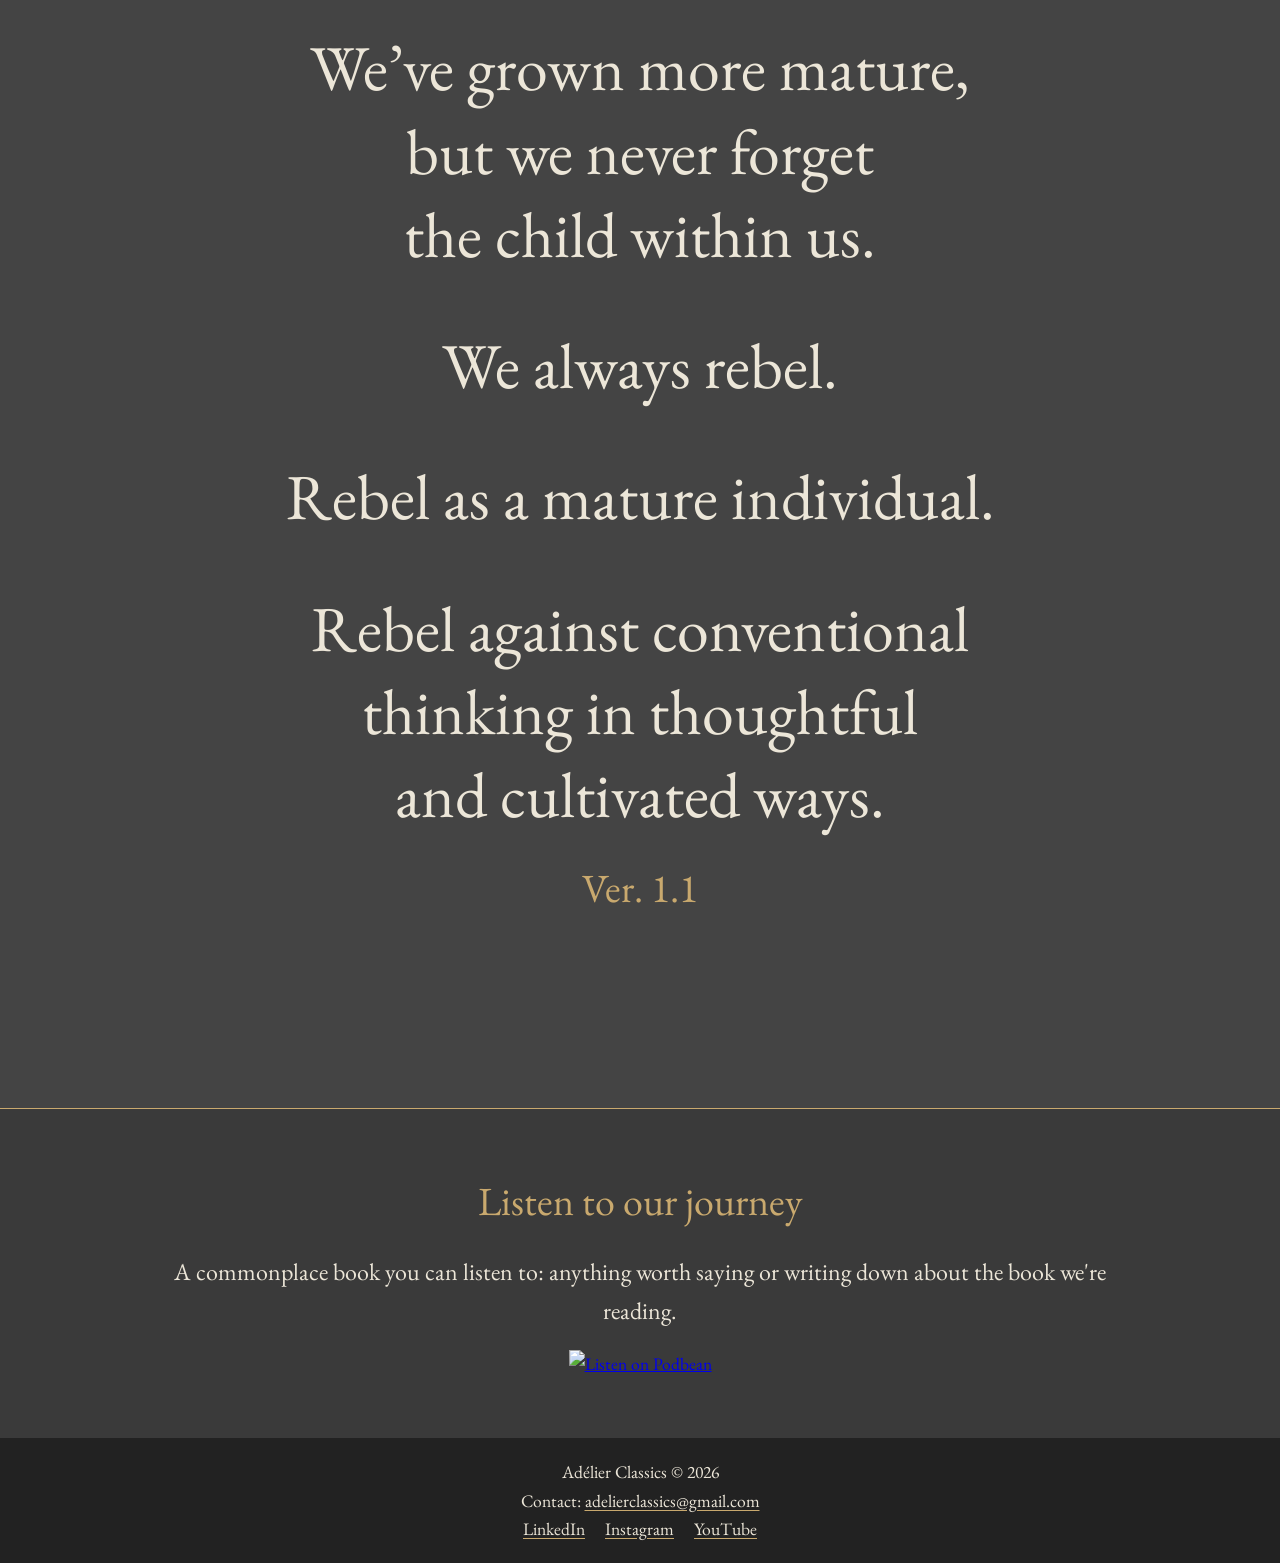
==== commit 00a3d177: "Use EB Garamond with gold accent and bump to Ver. 1.1 Co-Authored-By: Claude Code <noreply@anthropic" ====
--- a/index.html
+++ b/index.html
@@ -5,6 +5,9 @@
     <meta name="viewport" content="width=device-width, initial-scale=1.0">
     <title>Adélier Classics</title>
     <link rel="icon" href="assets/favicon/favicon.ico" type="image/x-icon">
+    <link rel="preconnect" href="https://fonts.googleapis.com">
+    <link rel="preconnect" href="https://fonts.gstatic.com" crossorigin>
+    <link href="https://fonts.googleapis.com/css2?family=EB+Garamond:ital,wght@0,400;0,500;1,400&display=swap" rel="stylesheet">
     <link rel="stylesheet" href="styles.css">
 </head>
 <body>
@@ -53,7 +56,7 @@
                 <p>Rebel as a mature individual.</p>
                 <br>
                 <p>Rebel against conventional <br>thinking in thoughtful <br>and cultivated ways.</p>
-                <h1>Ver. 1.0</h1>
+                <h1>Ver. 1.1</h1>
                 <br>
             </div>
         </div>
--- a/styles.css
+++ b/styles.css
@@ -1,3 +1,9 @@
+:root {
+    --font-serif: 'EB Garamond', Georgia, 'Times New Roman', serif;
+    --text: #ece6d8;
+    --accent: #c9a96e;
+}
+
 /* Reset some default styles */
 body, h1, h2, h3, p, a {
     margin: 0;
@@ -9,15 +15,16 @@
 }
 
 body {
-    font-family: Arial, sans-serif;
+    font-family: var(--font-serif);
+    font-size: 1.1rem;
     line-height: 1.6;
-    color: #f4f4f4;
+    color: var(--text);
     background-color: #444;
 }
 
 header {
     background: #444;
-    color: #f4f4f4;
+    color: var(--text);
     padding-bottom: 60px;
 }
 
@@ -42,7 +49,7 @@
 }
 
 .nav-links a {
-    color: #f4f4f4;
+    color: var(--text);
     text-decoration: none;
     font-size: 1rem;
 }
@@ -60,12 +67,14 @@
     text-align: center;
     padding: 80px 20px;
     background: #444;
-    font-family: serif;
+    font-family: var(--font-serif);
 }
 
 .hero h1 {
     margin-bottom: 20px;
     font-size: clamp(1.5rem, 4vw, 2.5rem);
+    color: var(--accent);
+    font-weight: 400;
 }
 
 .hero p {
@@ -100,12 +109,14 @@
 
 .podcast {
     background: #3a3a3a;
-    border-top: 1px solid #666;
-    font-family: serif;
+    border-top: 1px solid var(--accent);
+    font-family: var(--font-serif);
 }
 
 .podcast h2 {
     font-size: clamp(1.5rem, 4vw, 2.5rem);
+    color: var(--accent);
+    font-weight: 400;
 }
 
 .podcast p {
@@ -125,13 +136,20 @@
 
 footer {
     background: #222;
-    color: #f4f4f4;
+    color: var(--text);
     padding: 20px;
     text-align: center;
 }
 
 footer a {
-    color: #f4f4f4;
+    color: var(--text);
+    text-decoration-color: var(--accent);
+    text-underline-offset: 3px;
+}
+
+footer a:hover,
+footer a:focus-visible {
+    color: var(--accent);
 }
 
 .footer-links {
@@ -152,18 +170,18 @@
 }
 
 .nav-listen {
-    color: #f4f4f4;
+    color: var(--text);
     text-decoration: none;
-    font-family: serif;
+    font-family: var(--font-serif);
     font-size: 1.1rem;
     padding: 8px 16px;
-    border: 1px solid #f4f4f4;
+    border: 1px solid var(--accent);
     border-radius: 4px;
 }
 
 .nav-listen:hover,
 .nav-listen:focus-visible {
-    background: #f4f4f4;
+    background: var(--accent);
     color: #333;
 }
 
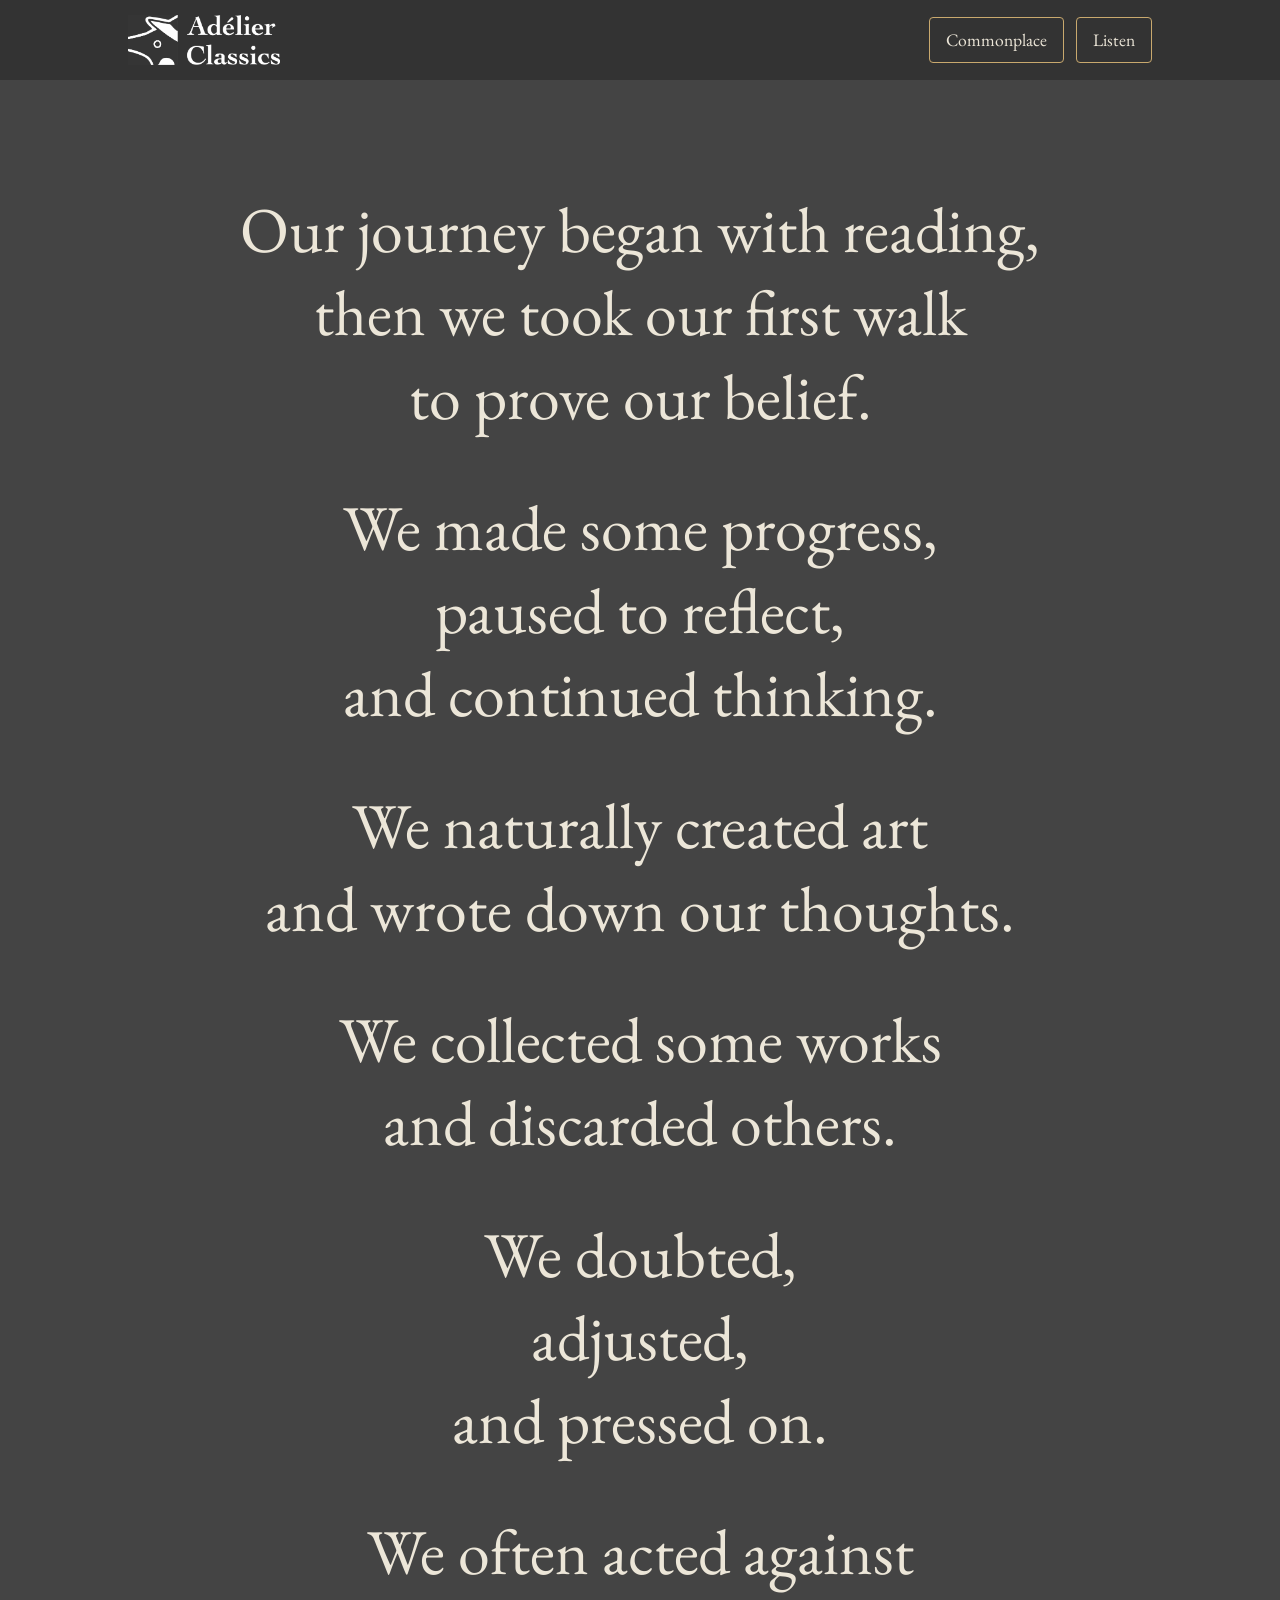
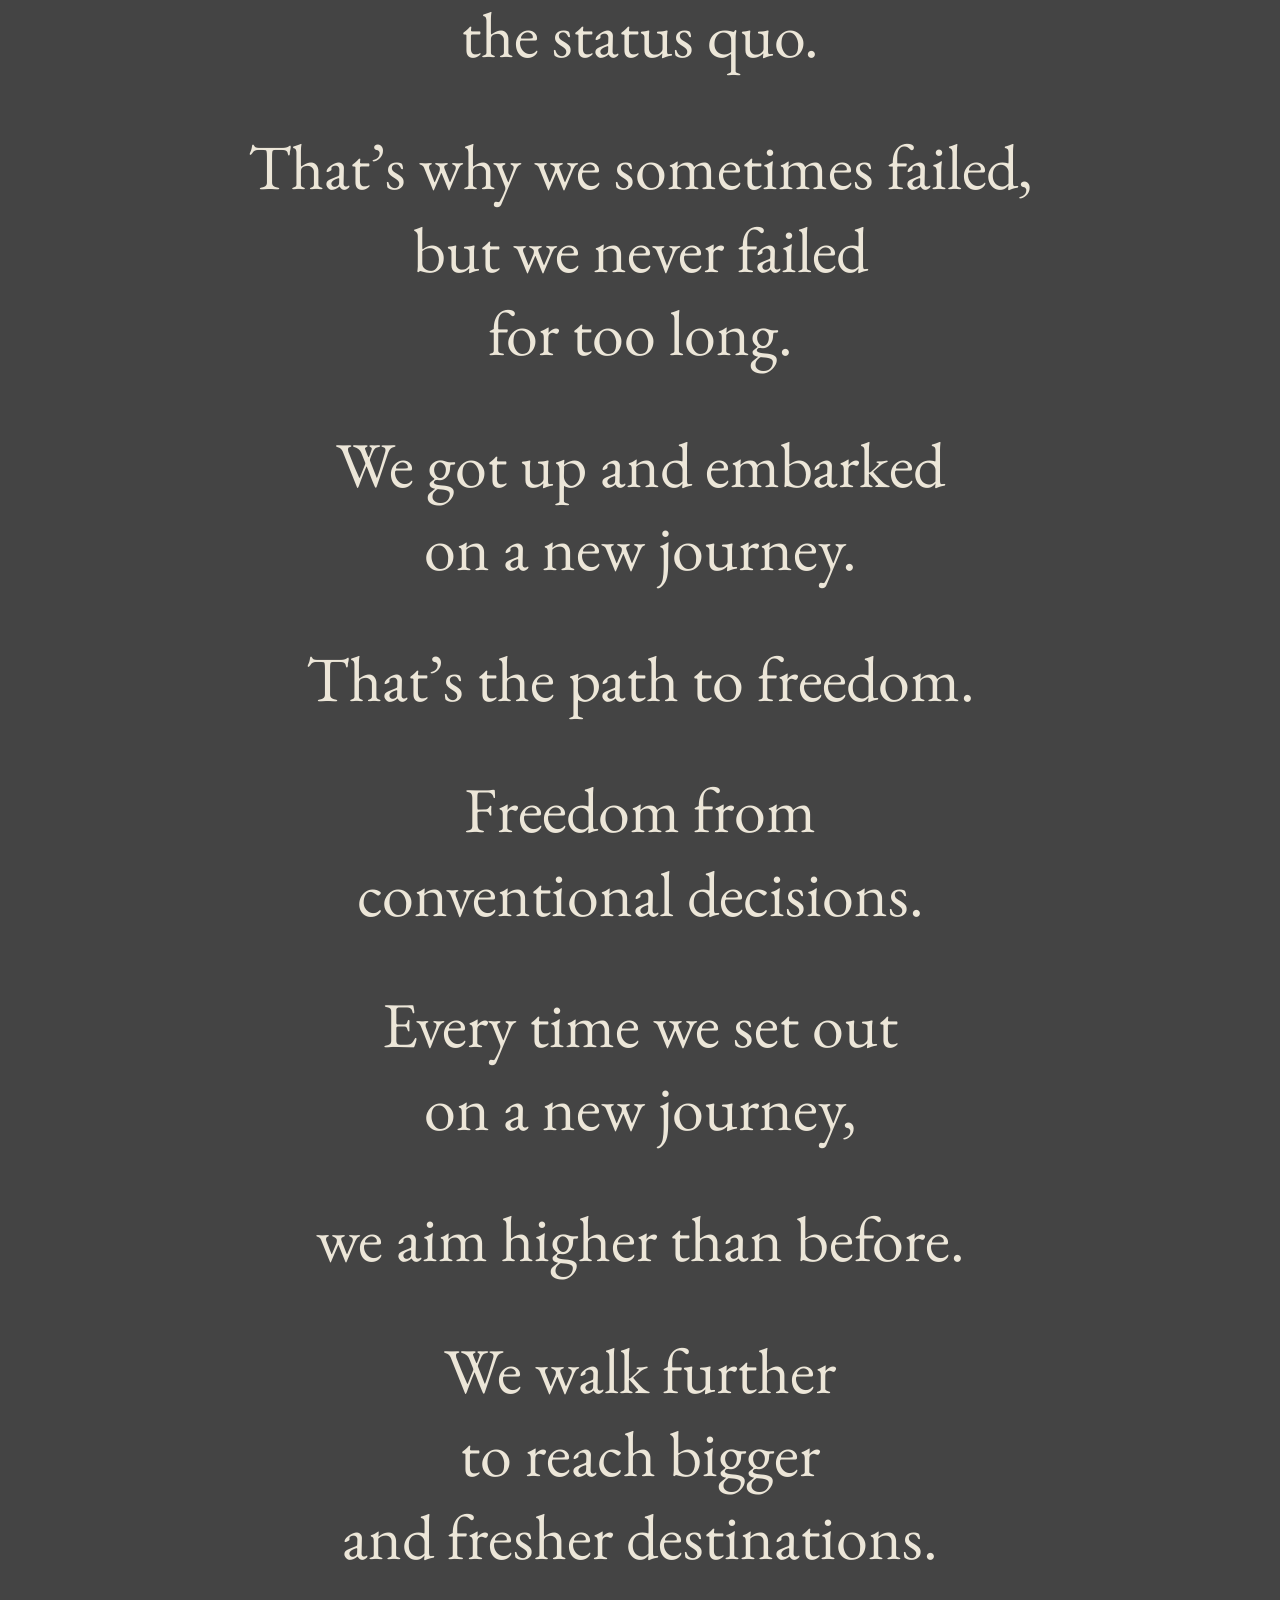
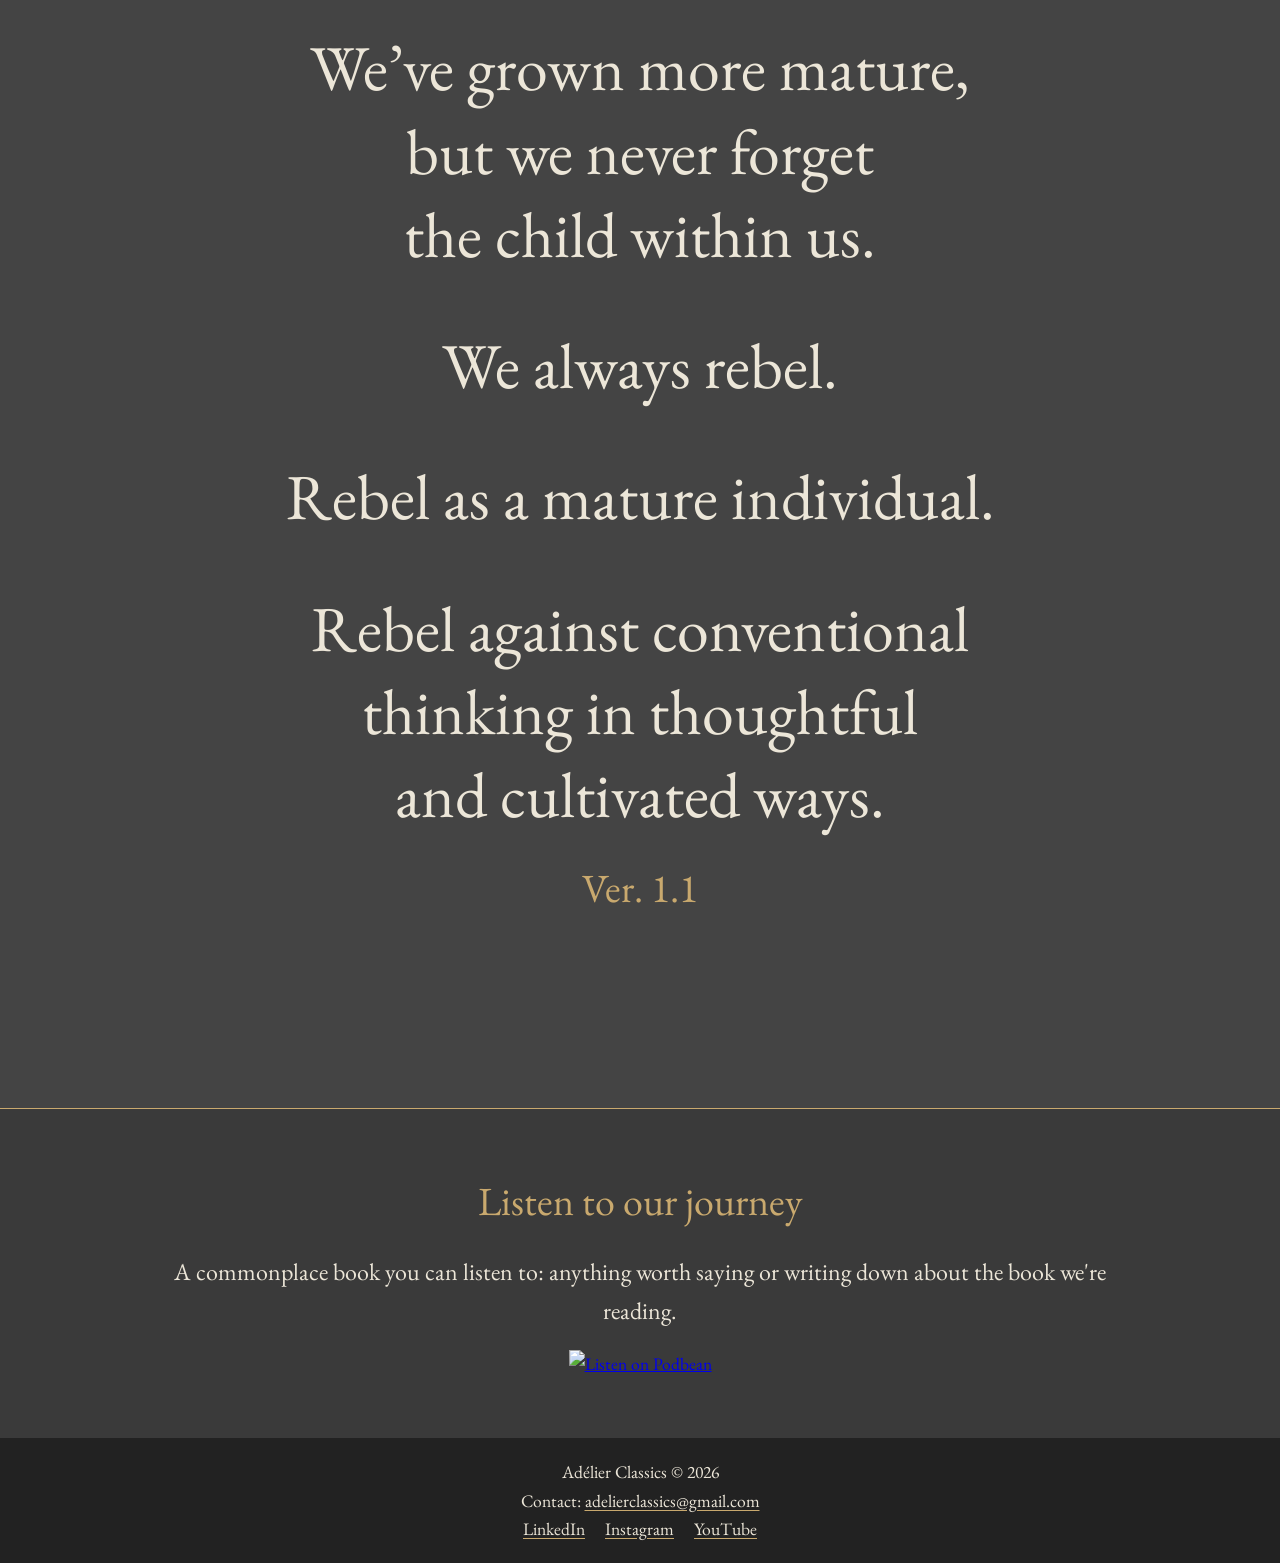
==== commit a8378e00: "Add Commonplace page with book covers and reading notes New commonplace.html lists The Symposium, Th" ====
--- a/index.html
+++ b/index.html
@@ -17,7 +17,10 @@
                 <div class="logo">
                     <a class="navlogo" href="#home"><img src="assets/logo/g15.png" alt="Adélier Classics logo"></a>
                 </div>
-                <a class="nav-listen" href="#podcast">Listen</a>
+                <div class="nav-actions">
+                    <a class="nav-listen" href="commonplace.html">Commonplace</a>
+                    <a class="nav-listen" href="#podcast">Listen</a>
+                </div>
             </div>
         </nav>
         <div class="hero">
--- a/styles.css
+++ b/styles.css
@@ -26,6 +26,10 @@
     background: #444;
     color: var(--text);
     padding-bottom: 60px;
+}
+
+.page-header {
+    padding-bottom: 0;
 }
 
 nav {
@@ -179,10 +183,105 @@
     border-radius: 4px;
 }
 
+.nav-actions {
+    display: flex;
+    gap: 12px;
+}
+
 .nav-listen:hover,
-.nav-listen:focus-visible {
+.nav-listen:focus-visible,
+.nav-listen[aria-current="page"] {
     background: var(--accent);
     color: #333;
+}
+
+.commonplace {
+    padding: 60px 20px;
+}
+
+.commonplace h1 {
+    text-align: center;
+    font-size: clamp(1.5rem, 4vw, 2.5rem);
+    color: var(--accent);
+    font-weight: 400;
+}
+
+.commonplace-intro {
+    text-align: center;
+    margin-bottom: 50px;
+    font-size: clamp(1.1rem, 2.5vw, 1.5rem);
+}
+
+.book {
+    display: flex;
+    gap: 40px;
+    align-items: flex-start;
+    max-width: 900px;
+    margin: 0 auto 60px;
+    padding-bottom: 60px;
+    border-bottom: 1px solid var(--accent);
+}
+
+.book:last-child {
+    margin-bottom: 0;
+    padding-bottom: 0;
+    border-bottom: none;
+}
+
+.book img {
+    flex: 0 0 240px;
+    width: 240px;
+    aspect-ratio: 2 / 3;
+    object-fit: cover;
+    background: #3a3a3a;
+    box-shadow: 0 6px 18px rgba(0, 0, 0, 0.4);
+}
+
+.book-text h2 {
+    margin-bottom: 4px;
+    font-size: clamp(1.5rem, 3vw, 2rem);
+    font-weight: 400;
+    color: var(--accent);
+}
+
+.book-author {
+    margin-bottom: 4px;
+    font-style: italic;
+}
+
+.book-finished,
+.book-acquired {
+    margin-bottom: 20px;
+    font-size: 1rem;
+    opacity: 0.75;
+}
+
+.book-finished:has(+ .book-acquired) {
+    margin-bottom: 4px;
+}
+
+.read-more,
+.read-less {
+    padding: 0;
+    border: none;
+    background: none;
+    font: inherit;
+    color: var(--accent);
+    text-decoration: underline;
+    text-underline-offset: 3px;
+    cursor: pointer;
+}
+
+.read-more:hover,
+.read-more:focus-visible,
+.read-less:hover,
+.read-less:focus-visible {
+    text-decoration-thickness: 2px;
+}
+
+.book-text p:not(.book-author):not(.book-finished):not(.book-acquired) {
+    margin-bottom: 1em;
+    font-size: 1.2rem;
 }
 
 @media only screen and (max-width: 600px) {
@@ -192,4 +291,21 @@
     .container {
         width: 92%;
     }
-}
+    .nav-actions {
+        gap: 8px;
+    }
+    .nav-listen {
+        padding: 6px 10px;
+        font-size: 1rem;
+    }
+    .book {
+        flex-direction: column;
+        align-items: center;
+        gap: 24px;
+    }
+    .book img {
+        flex: none;
+        width: 70%;
+        max-width: 240px;
+    }
+}
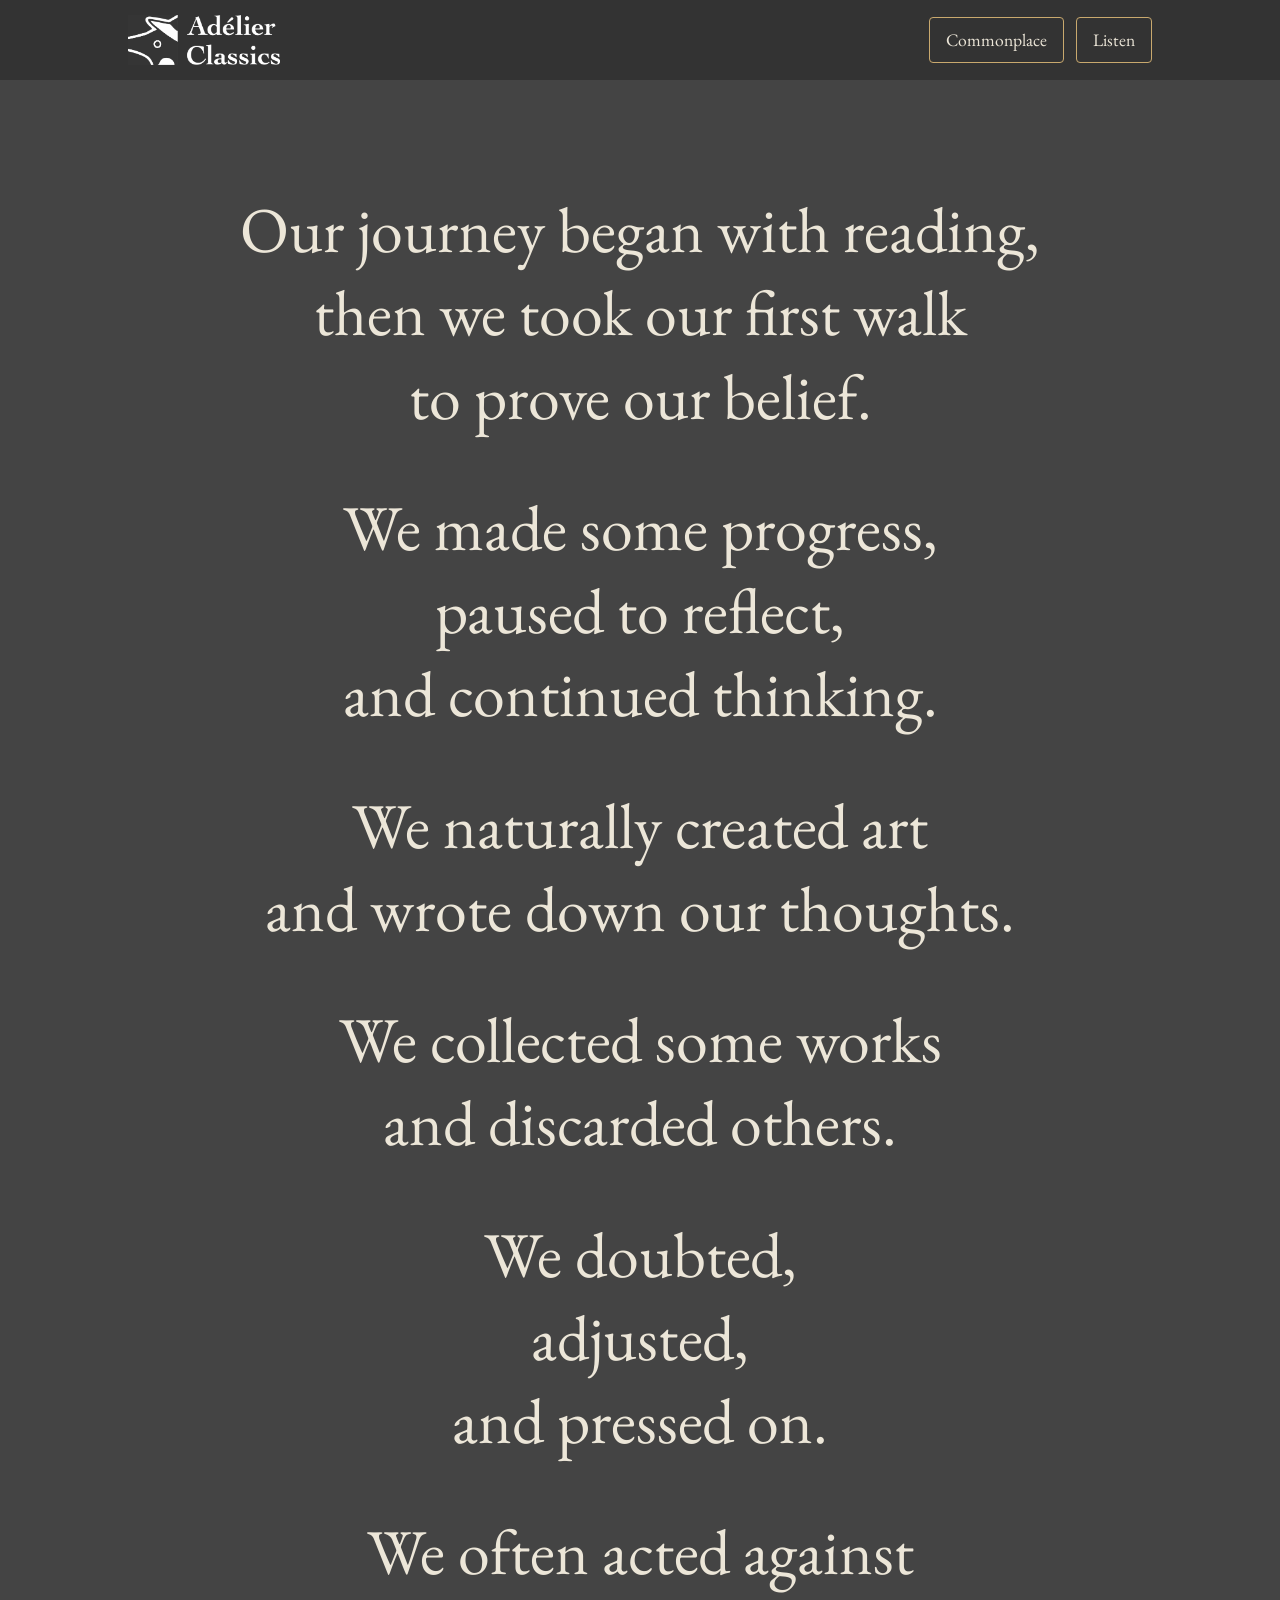
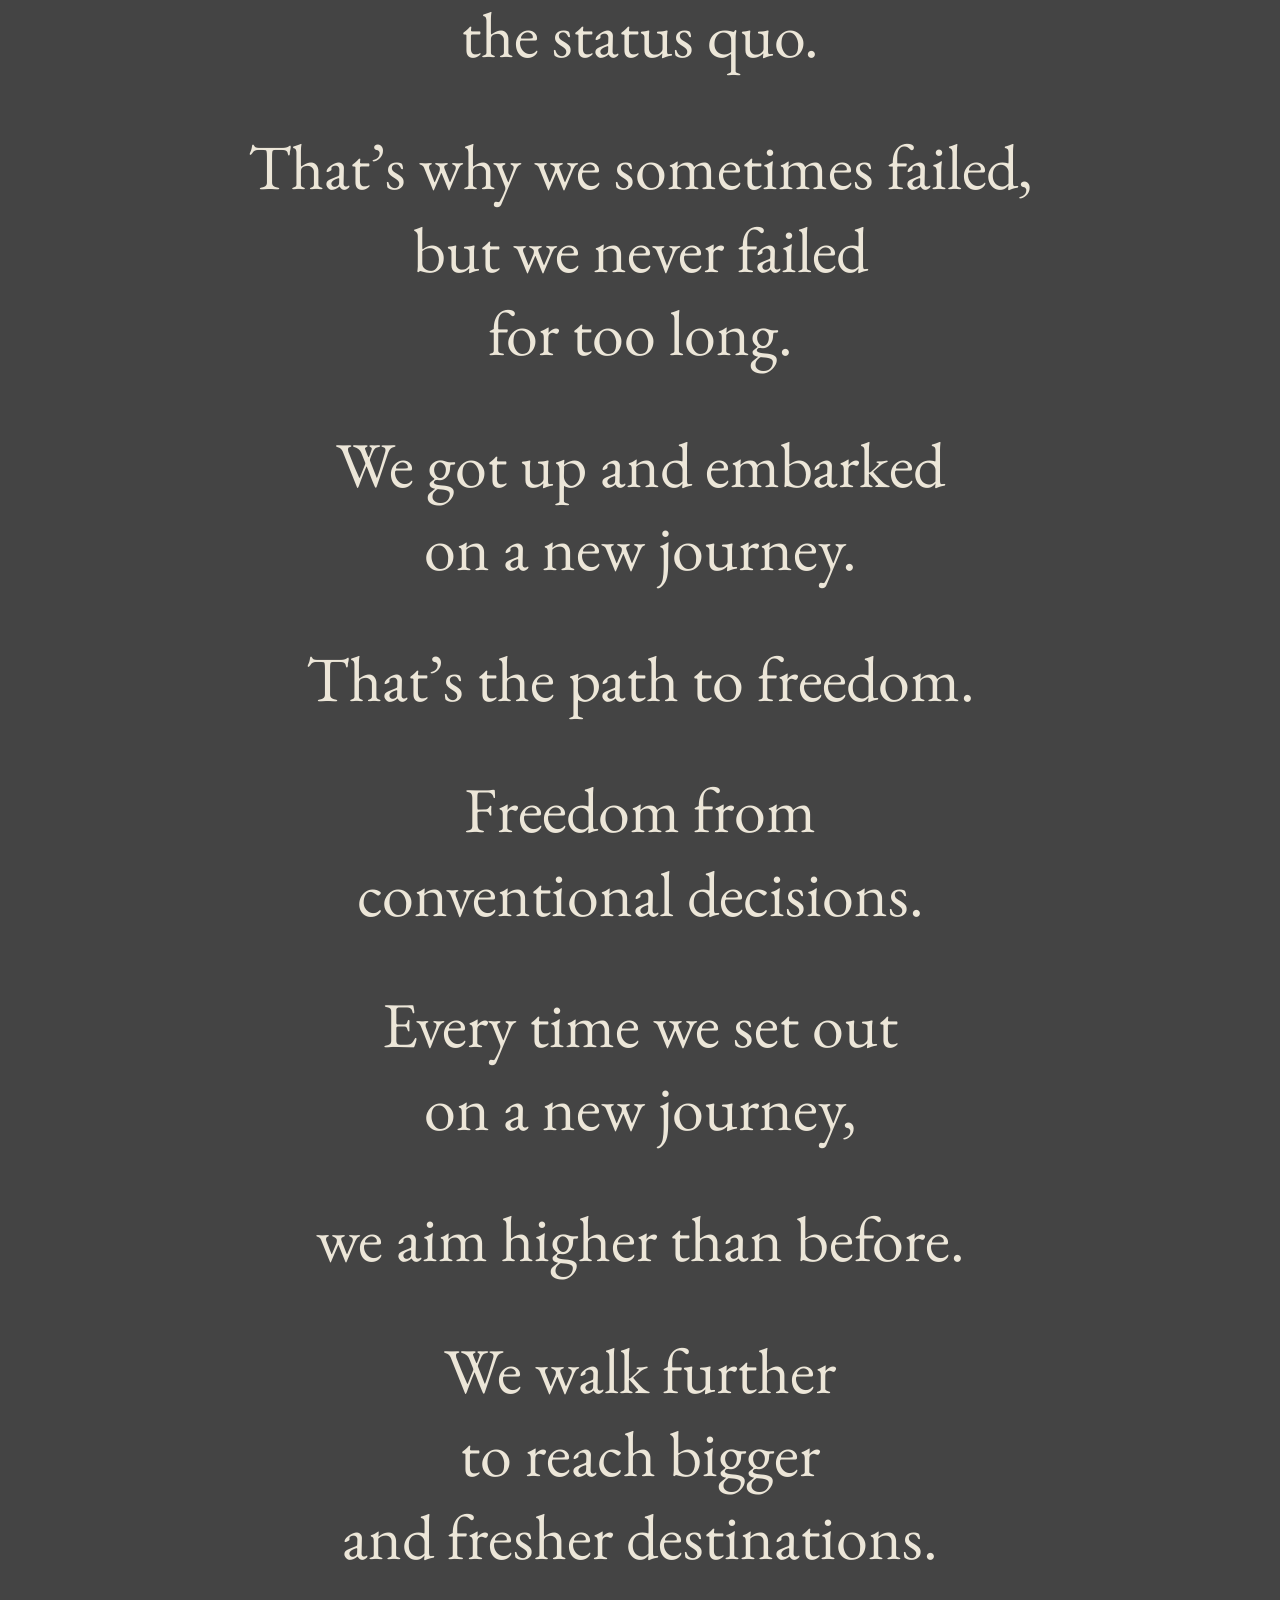
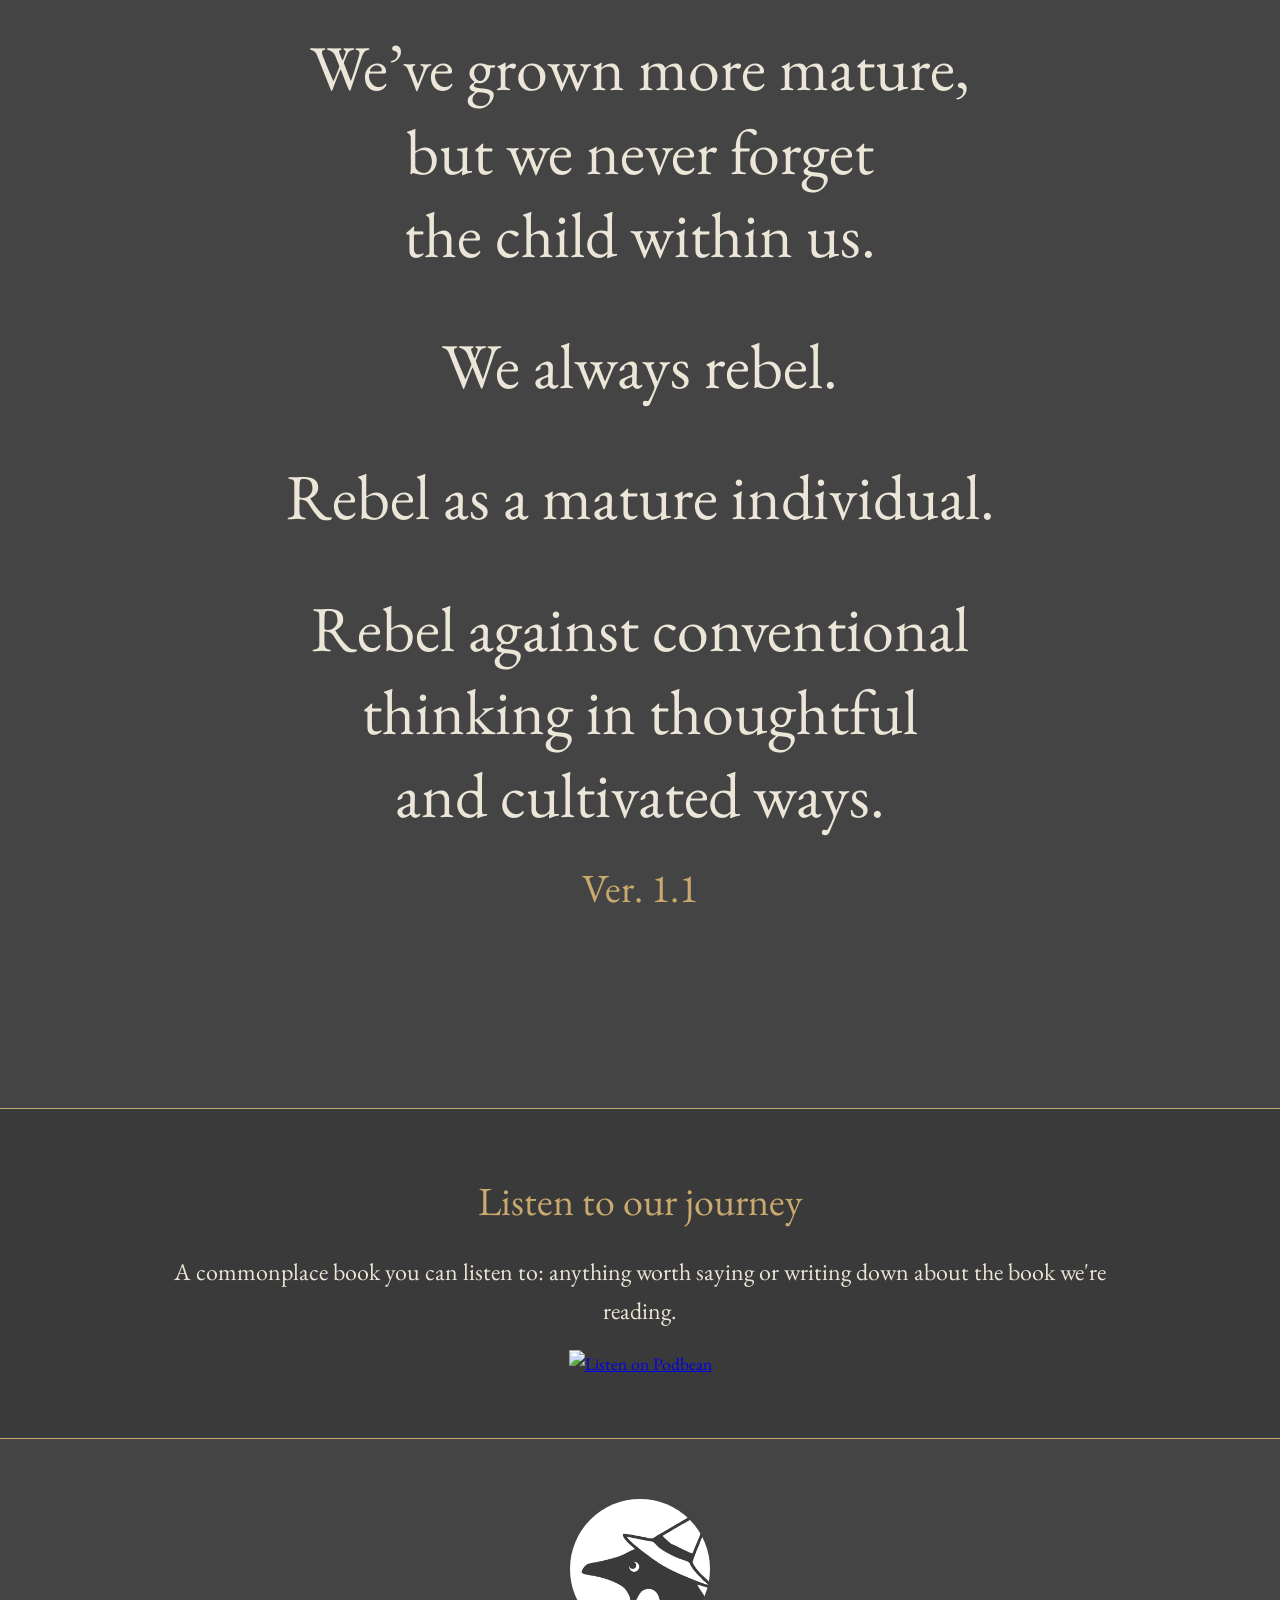
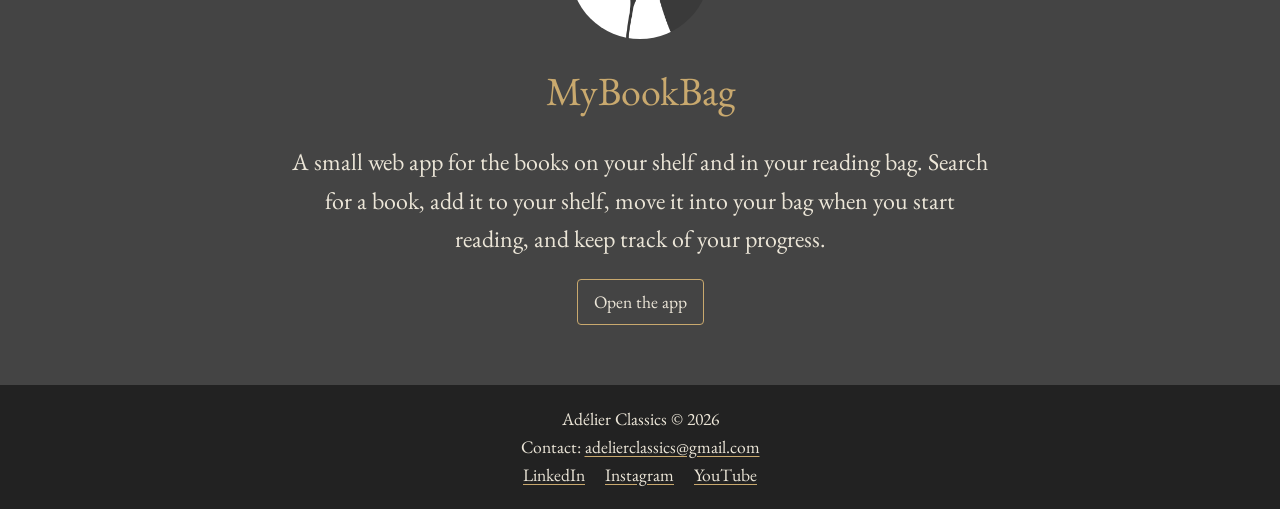
==== commit 0a2a7be7: "Add MyBookBag section to home page New section below the podcast with the app logo, a short descript" ====
--- a/index.html
+++ b/index.html
@@ -73,6 +73,15 @@
             </a>
         </div>
     </section>
+    <section class="app" id="mybookbag">
+        <div class="container">
+            <img class="app-logo" src="assets/logo/adelierclassics_podcast_logo.png" alt="MyBookBag logo" width="140" height="140">
+            <h2>MyBookBag</h2>
+            <p>A small web app for the books on your shelf and in your reading bag. Search for a book, add it to your shelf, move it into your bag when you start reading, and keep track of your progress.</p>
+            <div class="app-links">
+                <a href="https://mybookbag.netlify.app" target="_blank" rel="noopener noreferrer">Open the app</a>            </div>
+        </div>
+    </section>
     <footer>
         <div class="container">
             <p>Adélier Classics &copy; 2026</p>
--- a/styles.css
+++ b/styles.css
@@ -134,6 +134,55 @@
     height: auto;
 }
 
+.app {
+    background: #444;
+    border-top: 1px solid var(--accent);
+    font-family: var(--font-serif);
+}
+
+.app-logo {
+    display: block;
+    width: 140px;
+    height: 140px;
+    margin: 0 auto 20px;
+    border-radius: 50%;
+    background: var(--text);
+    object-fit: cover;
+}
+
+.app h2 {
+    font-size: clamp(1.5rem, 4vw, 2.5rem);
+    color: var(--accent);
+    font-weight: 400;
+}
+
+.app p {
+    max-width: 700px;
+    margin: 0 auto 20px;
+    font-size: clamp(1.1rem, 2.5vw, 1.5rem);
+}
+
+.app-links {
+    display: flex;
+    justify-content: center;
+    flex-wrap: wrap;
+    gap: 12px;
+}
+
+.app-links a {
+    color: var(--text);
+    text-decoration: none;
+    padding: 8px 16px;
+    border: 1px solid var(--accent);
+    border-radius: 4px;
+}
+
+.app-links a:hover,
+.app-links a:focus-visible {
+    background: var(--accent);
+    color: #333;
+}
+
 .feature {
     margin-bottom: 30px;
 }
@@ -250,14 +299,10 @@
 }
 
 .book-finished,
-.book-acquired {
+.book-details {
     margin-bottom: 20px;
     font-size: 1rem;
     opacity: 0.75;
-}
-
-.book-finished:has(+ .book-acquired) {
-    margin-bottom: 4px;
 }
 
 .read-more,
@@ -279,7 +324,7 @@
     text-decoration-thickness: 2px;
 }
 
-.book-text p:not(.book-author):not(.book-finished):not(.book-acquired) {
+.book-text p:not(.book-author):not(.book-finished):not(.book-details) {
     margin-bottom: 1em;
     font-size: 1.2rem;
 }
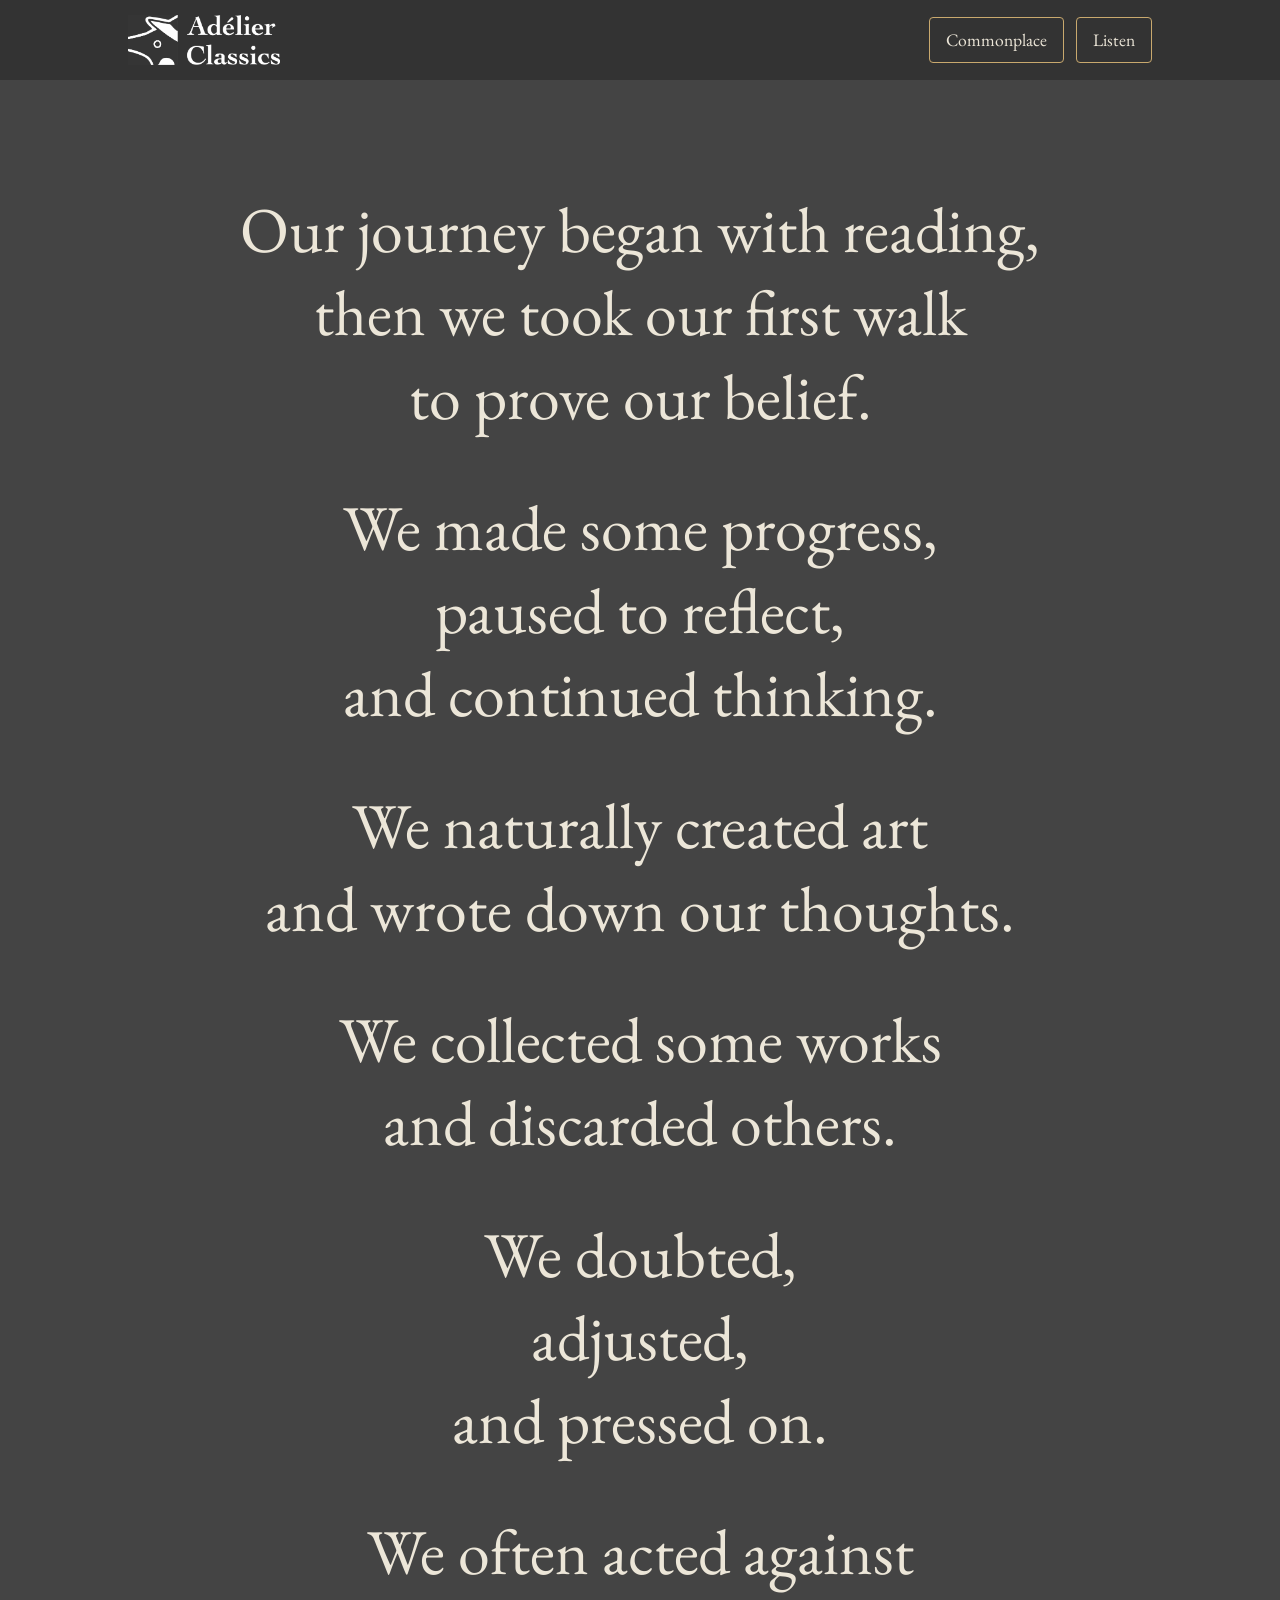
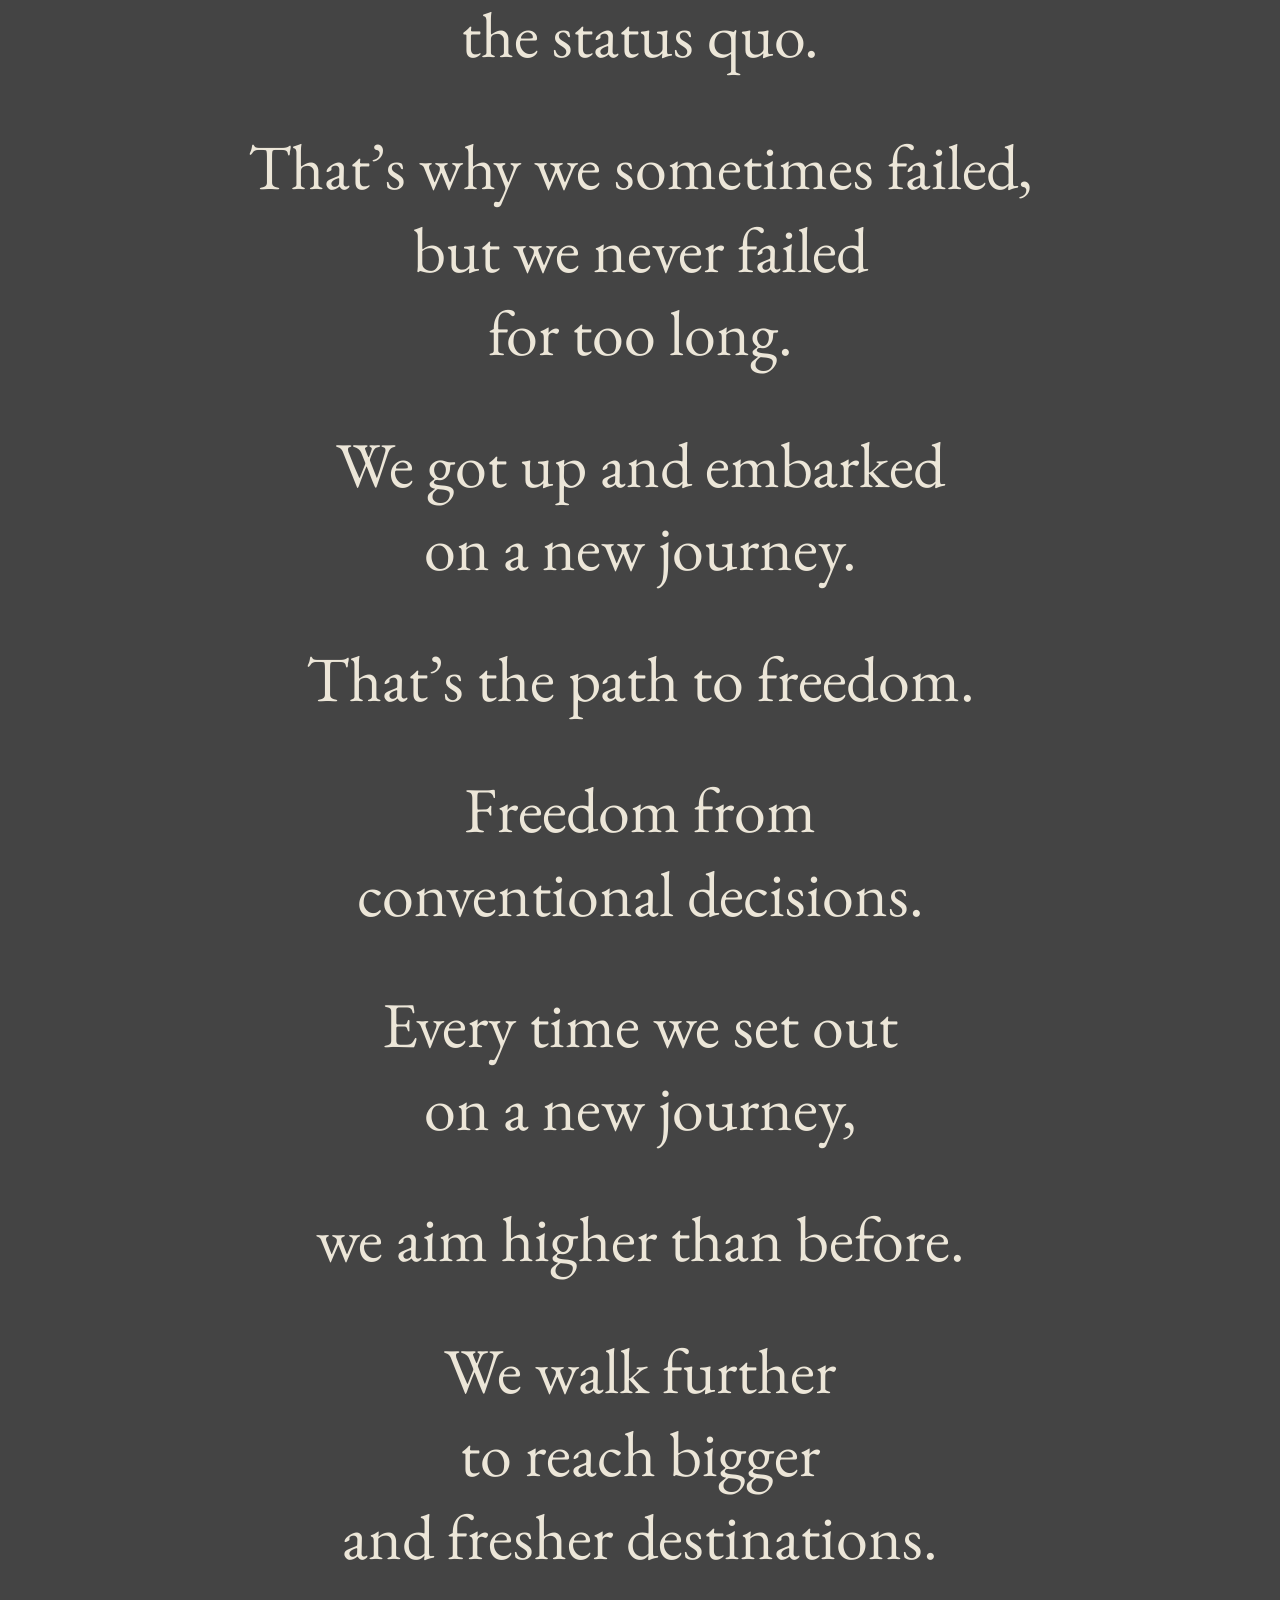
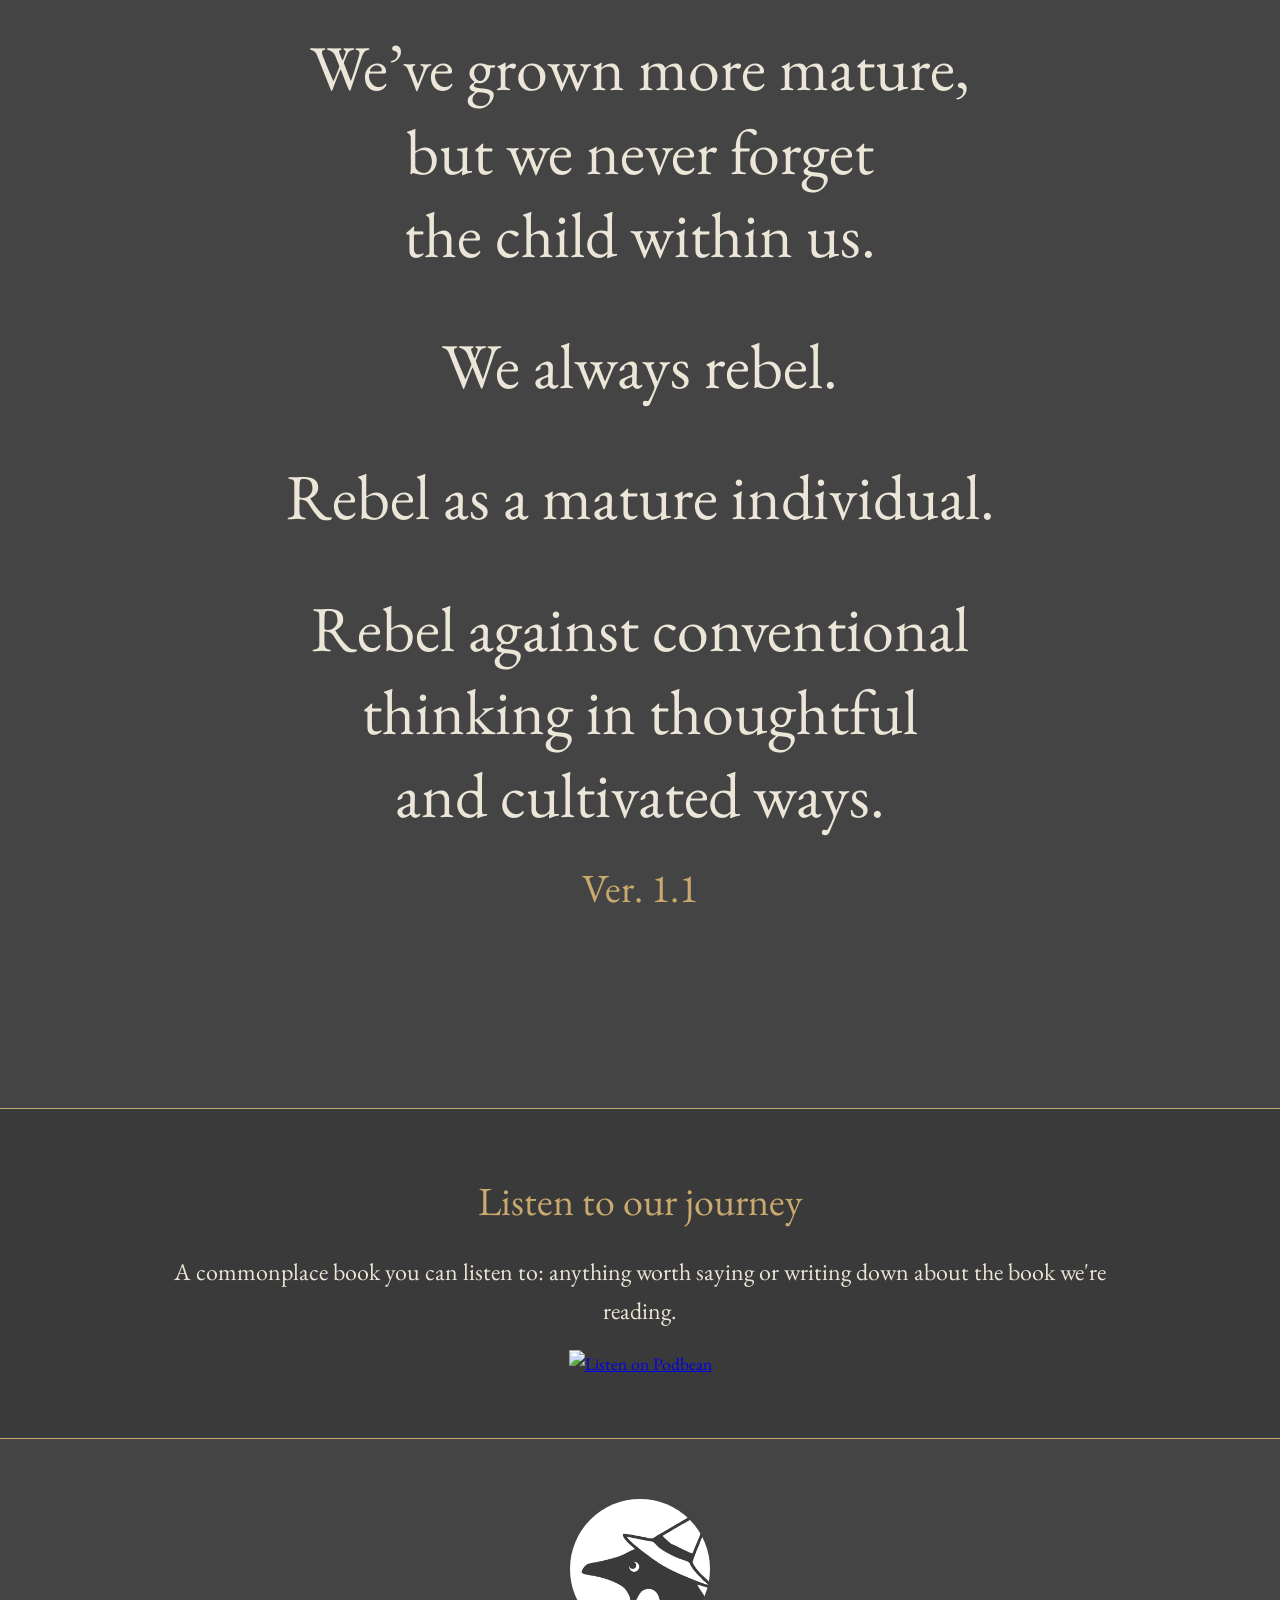
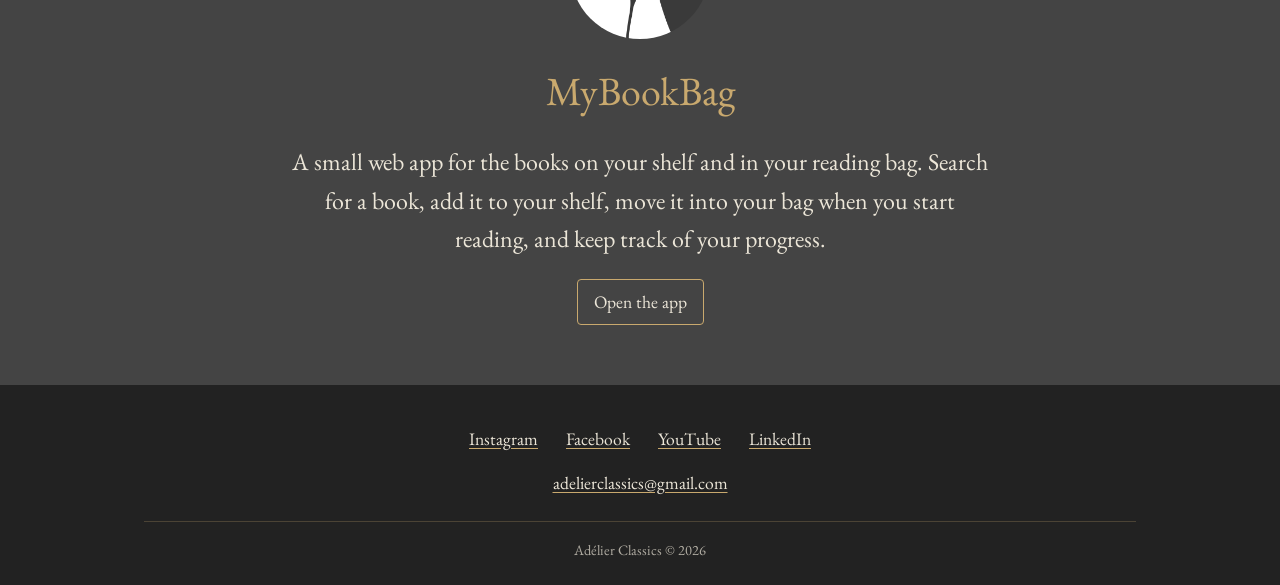
==== commit 657ba42b: "Add Facebook link and rearrange the footer Footer now shows social links first (Instagram, Facebook," ====
--- a/index.html
+++ b/index.html
@@ -84,13 +84,14 @@
     </section>
     <footer>
         <div class="container">
-            <p>Adélier Classics &copy; 2026</p>
-            <p>Contact: <a href="mailto:adelierclassics@gmail.com">adelierclassics@gmail.com</a></p>
             <div class="footer-links">
+                <a href="https://www.instagram.com/adelierclassics/" target="_blank" rel="noopener noreferrer">Instagram</a>
+                <a href="https://www.facebook.com/adelierclassics" target="_blank" rel="noopener noreferrer">Facebook</a>
+                <a href="https://youtube.com/@adelierclassics" target="_blank" rel="noopener noreferrer">YouTube</a>
                 <a href="https://www.linkedin.com/company/adelierclassics/" target="_blank" rel="noopener noreferrer">LinkedIn</a>
-                <a href="https://www.instagram.com/adelierclassics/" target="_blank" rel="noopener noreferrer">Instagram</a>
-                <a href="https://youtube.com/@adelierclassics" target="_blank" rel="noopener noreferrer">YouTube</a>
             </div>
+            <p class="footer-contact"><a href="mailto:adelierclassics@gmail.com">adelierclassics@gmail.com</a></p>
+            <p class="footer-copy">Adélier Classics &copy; 2026</p>
         </div>
     </footer>
 </body>
--- a/styles.css
+++ b/styles.css
@@ -190,7 +190,7 @@
 footer {
     background: #222;
     color: var(--text);
-    padding: 20px;
+    padding: 40px 20px 24px;
     text-align: center;
 }
 
@@ -208,7 +208,20 @@
 .footer-links {
     display: flex;
     justify-content: center;
-    gap: 20px;
+    flex-wrap: wrap;
+    gap: 8px 28px;
+    margin-bottom: 16px;
+}
+
+.footer-contact {
+    margin-bottom: 24px;
+}
+
+.footer-copy {
+    padding-top: 16px;
+    border-top: 1px solid rgba(201, 169, 110, 0.35);
+    font-size: 0.9rem;
+    opacity: 0.7;
 }
 
 .container {
@@ -269,6 +282,10 @@
     margin: 0 auto 60px;
     padding-bottom: 60px;
     border-bottom: 1px solid var(--accent);
+}
+
+.book {
+    scroll-margin-top: 20px;
 }
 
 .book:last-child {
